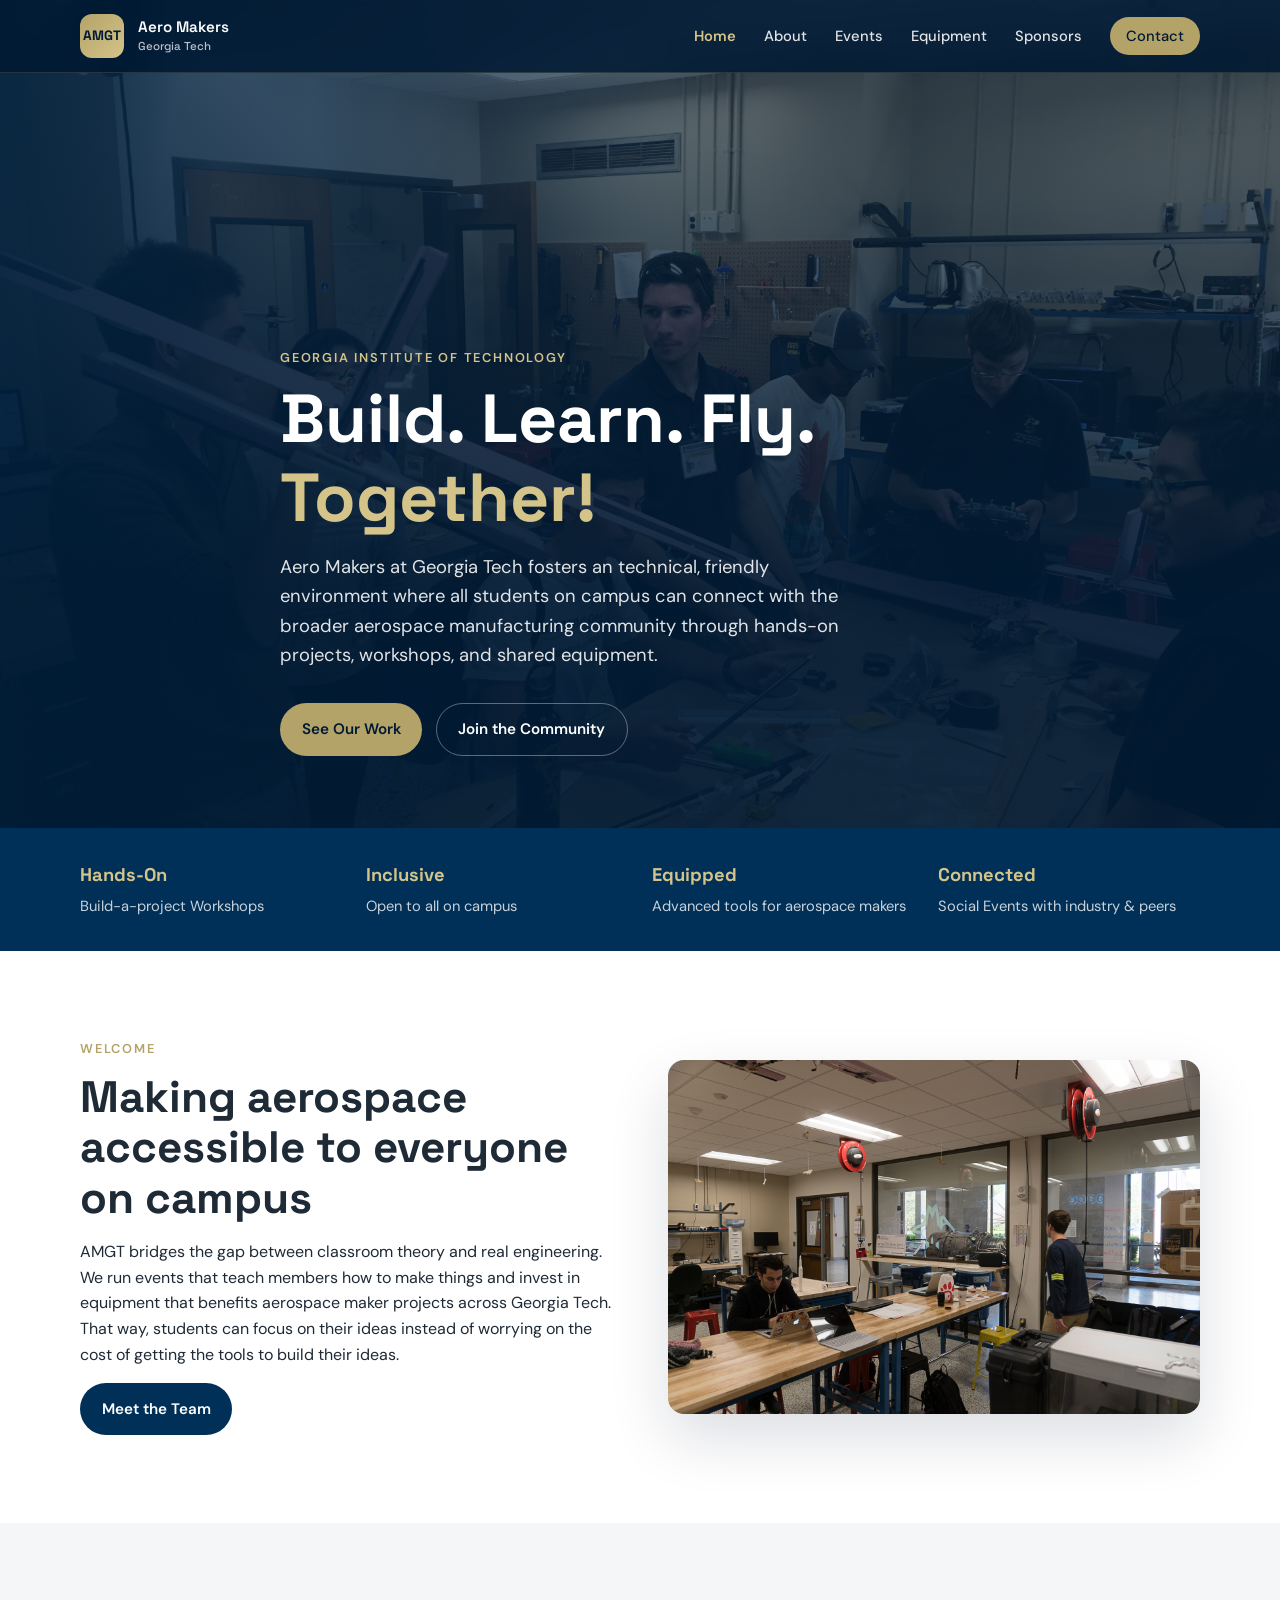
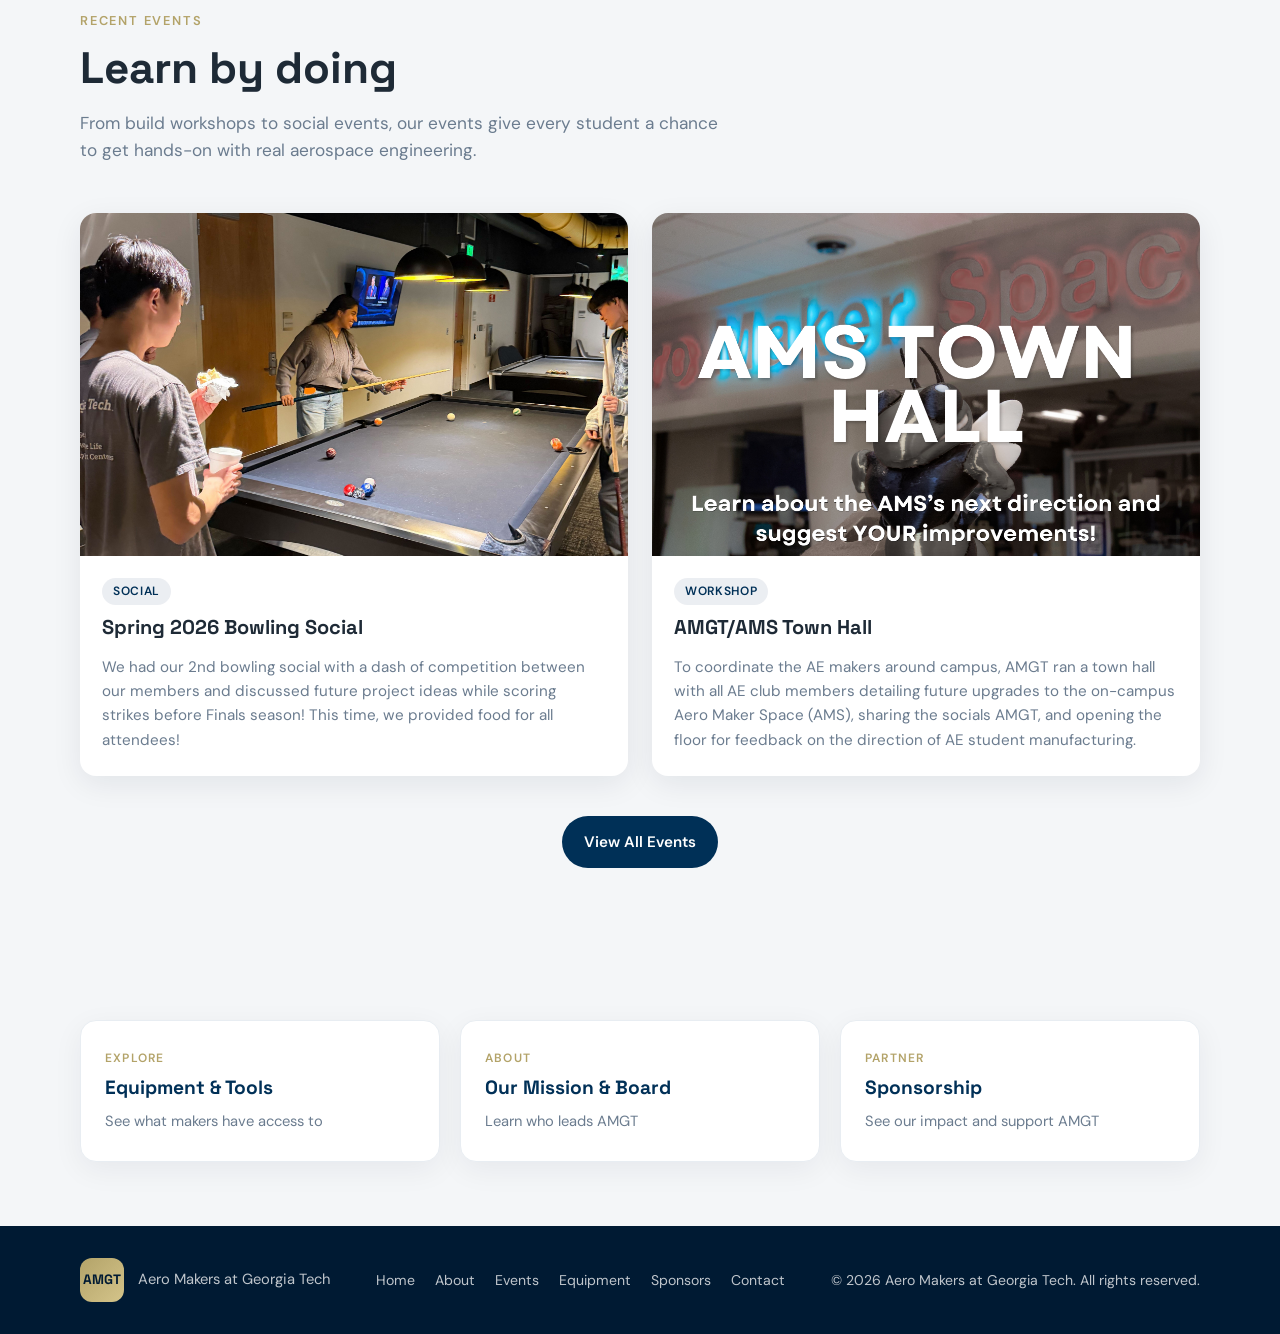
==== index.html @ c587c983 "Update website content" ====
<!DOCTYPE html>
<html lang="en">
<head>
  <meta charset="UTF-8">
  <meta name="viewport" content="width=device-width, initial-scale=1.0">
  <meta name="description" content="Aero Makers at Georgia Tech — hands-on aerospace engineering, maker events, and equipment for the GT community.">
  <title>Home | Aero Makers at Georgia Tech</title>
  <link rel="preconnect" href="https://fonts.googleapis.com">
  <link rel="preconnect" href="https://fonts.gstatic.com" crossorigin>
  <link href="https://fonts.googleapis.com/css2?family=DM+Sans:ital,opsz,wght@0,9..40,400;0,9..40,500;0,9..40,600;0,9..40,700;1,9..40,400&family=Space+Grotesk:wght@500;600;700&display=swap" rel="stylesheet">
  <link rel="stylesheet" href="styles.css">
</head>
<body data-page="home">
  <header class="site-header" id="top">
    <nav class="nav container">
      <a class="logo" href="index.html">
        <span class="logo-mark">AMGT</span>
        <span class="logo-text">Aero Makers<br><small>Georgia Tech</small></span>
      </a>
      <button class="nav-toggle" aria-label="Open menu" aria-expanded="false">
        <span></span><span></span><span></span>
      </button>
      <ul class="nav-links">
        <li><a href="index.html">Home</a></li>
        <li><a href="about.html">About</a></li>
        <li><a href="events.html">Events</a></li>
        <li><a href="equipment.html">Equipment</a></li>
        <li><a href="sponsors.html">Sponsors</a></li>
        <li><a href="contact.html" class="nav-cta">Contact</a></li>
      </ul>
    </nav>
  </header>

  <main>
    <section class="hero">
      <div class="hero-bg">
        <!-- BUILD:HOME_HERO_BG START -->
        <img src="placeholder images/IMG_1547.JPG" alt="AMGT members building an RC aircraft together">
        <!-- BUILD:HOME_HERO_BG END -->
      </div>
      <div class="hero-overlay"></div>
      <div class="hero-content container">
        <!-- BUILD:HOME_HERO START -->
        <p class="eyebrow">Georgia Institute of Technology</p>
        <h1>Build. Learn. Fly.<br><span class="highlight">Together!</span></h1>
        <p class="hero-lead">
          Aero Makers at Georgia Tech fosters an technical, friendly environment where all students on campus can connect with the broader aerospace manufacturing community through hands-on projects, workshops, and shared equipment.
        </p>
        <div class="hero-actions">
          <a href="events.html" class="btn btn-primary">See Our Work</a>
          <a href="contact.html" class="btn btn-secondary">Join the Community</a>
        </div>
        <!-- BUILD:HOME_HERO END -->
      </div>
    </section>

    <section class="stats-bar">
      <div class="container stats-grid">
        <!-- BUILD:HOME_STATS START -->
        <div class="stat">
          <strong>Hands-On</strong>
          <span>Build-a-project Workshops</span>
        </div>
        <div class="stat">
          <strong>Inclusive</strong>
          <span>Open to all on campus</span>
        </div>
        <div class="stat">
          <strong>Equipped</strong>
          <span>Advanced tools for aerospace makers</span>
        </div>
        <div class="stat">
          <strong>Connected</strong>
          <span>Social Events with industry &amp; peers</span>
        </div>
        <!-- BUILD:HOME_STATS END -->
      </div>
    </section>

    <section class="section">
      <div class="container split">
        <div class="split-copy">
        <!-- BUILD:HOME_WELCOME START -->
          <p class="eyebrow">Welcome</p>
          <h2>Making aerospace accessible to everyone on campus</h2>
          <p>
            AMGT bridges the gap between classroom theory and real engineering. We run events that teach members how to make things and invest in equipment that benefits aerospace maker projects across Georgia Tech. That way, students can focus on their ideas instead of worrying on the cost of getting the tools to build their ideas.
          </p>
          <a href="about.html" class="btn btn-dark">Meet the Team</a>
        <!-- BUILD:HOME_WELCOME END -->
        </div>
        <div class="split-media">
          <img src="placeholder images/DSC09881.jpg" alt="The Aero Maker Space with equipment and active projects">
        </div>
      </div>
    </section>

    <section class="section section-alt">
      <div class="container">
        <div class="section-head">
        <!-- BUILD:HOME_EVENTS_HEAD START -->
          <p class="eyebrow">Recent Events</p>
          <h2>Learn by doing</h2>
          <p class="section-lead">
            From build workshops to social events, our events give every student a chance to get hands-on with real aerospace engineering.
          </p>
        <!-- BUILD:HOME_EVENTS_HEAD END -->
        </div>
        <div class="card-grid">
        <!-- BUILD:HOME_EVENTS START -->
          <article class="event-card">
            <img src="images/uploads/a7839e9f_IMG_2372.jpg" alt="Pool">
            <div class="event-card-body">
              <span class="tag">Social</span>
              <h3>Spring 2026 Bowling Social </h3>
              <p>We had our 2nd bowling social with a dash of competition between our members and discussed future project ideas while scoring strikes before Finals season! This time, we provided food for all attendees!</p>
            </div>
          </article>
          <article class="event-card">
            <img src="images/uploads/54978aae_IMG_7991.png" alt="Town Hall Flyer">
            <div class="event-card-body">
              <span class="tag">Workshop</span>
              <h3>AMGT/AMS Town Hall</h3>
              <p>To coordinate the AE makers around campus, AMGT ran a town hall with all AE club members detailing future upgrades to the on-campus Aero Maker Space (AMS), sharing the socials AMGT, and opening the floor for feedback on the direction of AE student manufacturing.</p>
            </div>
          </article>
        <!-- BUILD:HOME_EVENTS END -->
        </div>
        <p class="section-cta">
        <!-- BUILD:HOME_EVENTS_CTA START -->
          <a href="events.html" class="btn btn-dark">View All Events</a>
        <!-- BUILD:HOME_EVENTS_CTA END -->
        </p>
      </div>
    </section>

    <section class="section section-cta-band">
      <div class="container cta-band-grid">
        <!-- BUILD:HOME_BANDS START -->
        <a href="equipment.html" class="cta-band-card">
          <span class="cta-band-label">Explore</span>
          <strong>Equipment &amp; Tools</strong>
          <span>See what makers have access to</span>
        </a>
        <a href="about.html" class="cta-band-card">
          <span class="cta-band-label">About</span>
          <strong>Our Mission &amp; Board</strong>
          <span>Learn who leads AMGT</span>
        </a>
        <a href="sponsors.html" class="cta-band-card">
          <span class="cta-band-label">Partner</span>
          <strong>Sponsorship</strong>
          <span>See our impact and support AMGT</span>
        </a>
        <!-- BUILD:HOME_BANDS END -->
      </div>
    </section>
  </main>

  <footer class="site-footer">
    <div class="container footer-inner">
      <div class="footer-brand">
        <span class="logo-mark">AMGT</span>
        <p>Aero Makers at Georgia Tech</p>
      </div>
      <nav class="footer-nav">
        <a href="index.html">Home</a>
        <a href="about.html">About</a>
        <a href="events.html">Events</a>
        <a href="equipment.html">Equipment</a>
        <a href="sponsors.html">Sponsors</a>
        <a href="contact.html">Contact</a>
      </nav>
      <p class="footer-copy">&copy; 2026 Aero Makers at Georgia Tech. All rights reserved.</p>
    </div>
  </footer>

  <script src="script.js"></script>
</body>
</html>
---- styles.css ----
:root {
  --navy: #003057;
  --navy-dark: #001a33;
  --gold: #b3a369;
  --gold-light: #d4c48a;
  --white: #ffffff;
  --off-white: #f4f6f8;
  --gray-100: #e8edf2;
  --gray-500: #6b7c8f;
  --gray-800: #1e2a36;
  --shadow: 0 24px 60px rgba(0, 24, 51, 0.14);
  --radius: 16px;
  --radius-sm: 10px;
  --font-display: "Space Grotesk", system-ui, sans-serif;
  --font-body: "DM Sans", system-ui, sans-serif;
}

*,
*::before,
*::after {
  box-sizing: border-box;
}

html {
  scroll-behavior: smooth;
}

body {
  margin: 0;
  font-family: var(--font-body);
  color: var(--gray-800);
  background: var(--white);
  line-height: 1.6;
}

body:not([data-page="home"]) main {
  padding-top: 4.5rem;
}

img {
  display: block;
  max-width: 100%;
  height: auto;
}

a {
  color: inherit;
  text-decoration: none;
}

.container {
  width: min(1120px, calc(100% - 2.5rem));
  margin-inline: auto;
}

.eyebrow {
  margin: 0 0 0.75rem;
  font-size: 0.8rem;
  font-weight: 600;
  letter-spacing: 0.14em;
  text-transform: uppercase;
  color: var(--gold);
}

h1, h2, h3, h4 {
  font-family: var(--font-display);
  line-height: 1.15;
  margin: 0 0 1rem;
}

h1 {
  font-size: clamp(2.5rem, 6vw, 4.25rem);
  font-weight: 700;
}

h2 {
  font-size: clamp(1.85rem, 4vw, 2.75rem);
}

h3 {
  font-size: 1.25rem;
}

p {
  margin: 0 0 1rem;
}

.section {
  padding: 5.5rem 0;
}

.section-alt {
  background: var(--off-white);
}

.section-head {
  max-width: 640px;
  margin-bottom: 3rem;
}

.section-head.center {
  margin-inline: auto;
  text-align: center;
}

.section-lead {
  font-size: 1.08rem;
  color: var(--gray-500);
}

/* Header */
.site-header {
  position: fixed;
  inset: 0 0 auto;
  z-index: 100;
  background: rgba(0, 26, 51, 0.88);
  backdrop-filter: blur(12px);
  border-bottom: 1px solid rgba(179, 163, 105, 0.2);
}

.nav {
  display: flex;
  align-items: center;
  justify-content: space-between;
  min-height: 4.5rem;
  gap: 1rem;
}

.logo {
  display: flex;
  align-items: center;
  gap: 0.85rem;
}

.logo-mark {
  display: grid;
  place-items: center;
  width: 2.75rem;
  height: 2.75rem;
  border-radius: 12px;
  background: linear-gradient(135deg, var(--gold), var(--gold-light));
  color: var(--navy-dark);
  font-family: var(--font-display);
  font-weight: 700;
  font-size: 0.85rem;
}

.logo-text {
  font-family: var(--font-display);
  font-weight: 600;
  font-size: 0.95rem;
  line-height: 1.2;
  color: var(--white);
}

.logo-text small {
  font-size: 0.72rem;
  font-weight: 500;
  color: rgba(255, 255, 255, 0.72);
}

.nav-links {
  display: flex;
  align-items: center;
  gap: 1.75rem;
  list-style: none;
  margin: 0;
  padding: 0;
}

.nav-links a {
  color: rgba(255, 255, 255, 0.88);
  font-size: 0.92rem;
  font-weight: 500;
  transition: color 0.2s;
}

.nav-links a:hover,
.nav-links a.active {
  color: var(--gold-light);
}

.nav-links a.active {
  font-weight: 600;
}

.nav-cta {
  padding: 0.55rem 1rem;
  border-radius: 999px;
  background: var(--gold);
  color: var(--navy-dark) !important;
}

.nav-cta:hover {
  background: var(--gold-light);
  color: var(--navy-dark) !important;
}

.nav-toggle {
  display: none;
  flex-direction: column;
  gap: 5px;
  padding: 0.5rem;
  border: 0;
  background: transparent;
  cursor: pointer;
}

.nav-toggle span {
  display: block;
  width: 22px;
  height: 2px;
  background: var(--white);
  border-radius: 2px;
}

/* Hero */
.hero {
  position: relative;
  min-height: 92vh;
  display: grid;
  align-items: end;
  padding: 7rem 0 4.5rem;
  overflow: hidden;
}

.hero-bg {
  position: absolute;
  inset: 0;
}

.hero-bg img {
  width: 100%;
  height: 100%;
  object-fit: cover;
}

.hero-overlay {
  position: absolute;
  inset: 0;
  background:
    linear-gradient(180deg, rgba(0, 26, 51, 0.55) 0%, rgba(0, 26, 51, 0.92) 72%),
    linear-gradient(90deg, rgba(0, 48, 87, 0.75) 0%, transparent 60%);
}

.hero-content {
  position: relative;
  z-index: 1;
  max-width: 720px;
  color: var(--white);
}

.hero-content .eyebrow {
  color: var(--gold-light);
}

.highlight {
  color: var(--gold-light);
}

.hero-lead {
  font-size: 1.15rem;
  max-width: 580px;
  color: rgba(255, 255, 255, 0.88);
}

.hero-actions {
  display: flex;
  flex-wrap: wrap;
  gap: 0.85rem;
  margin-top: 2rem;
}

.btn {
  display: inline-flex;
  align-items: center;
  justify-content: center;
  padding: 0.85rem 1.35rem;
  border-radius: 999px;
  font-weight: 600;
  font-size: 0.95rem;
  transition: transform 0.2s, background 0.2s, color 0.2s;
}

.btn:hover {
  transform: translateY(-2px);
}

.btn-primary {
  background: var(--gold);
  color: var(--navy-dark);
}

.btn-primary:hover {
  background: var(--gold-light);
}

.btn-secondary {
  border: 1px solid rgba(255, 255, 255, 0.35);
  color: var(--white);
}

.btn-secondary:hover {
  background: rgba(255, 255, 255, 0.08);
}

.btn-dark {
  background: var(--navy);
  color: var(--white);
}

.btn-dark:hover {
  background: var(--navy-dark);
}

/* Page hero (inner pages) */
.page-hero {
  position: relative;
  isolation: isolate;
  overflow: hidden;
  background: linear-gradient(180deg, var(--navy-dark), var(--navy));
  color: var(--white);
  padding: 6.5rem 0 4rem;
}

.page-hero-bg {
  position: absolute;
  inset: 0;
}

.page-hero-bg img {
  width: 100%;
  height: 100%;
  object-fit: cover;
}

.page-hero-overlay {
  position: absolute;
  inset: 0;
  background: linear-gradient(180deg, rgba(0, 26, 51, 0.55) 0%, rgba(0, 26, 51, 0.9) 80%);
}

.page-hero .container {
  position: relative;
  z-index: 1;
}

.page-hero .eyebrow {
  color: var(--gold-light);
}

.page-hero h1 {
  max-width: 720px;
  margin-bottom: 1rem;
}

.page-hero-lead {
  max-width: 640px;
  font-size: 1.1rem;
  color: rgba(255, 255, 255, 0.82);
  margin: 0;
}

.section-cta {
  text-align: center;
  margin: 2.5rem 0 0;
}

.section-cta .btn {
  margin: 0;
}

/* CTA band on home */
.section-cta-band {
  background: var(--off-white);
  padding: 4rem 0;
}

.cta-band-grid {
  display: grid;
  grid-template-columns: repeat(3, 1fr);
  gap: 1.25rem;
}

.cta-band-card {
  display: grid;
  gap: 0.35rem;
  padding: 1.75rem 1.5rem;
  border-radius: var(--radius);
  background: var(--white);
  border: 1px solid var(--gray-100);
  box-shadow: 0 8px 30px rgba(0, 24, 51, 0.06);
  transition: transform 0.2s, border-color 0.2s, box-shadow 0.2s;
}

.cta-band-card:hover {
  transform: translateY(-3px);
  border-color: var(--gold);
  box-shadow: var(--shadow);
}

.cta-band-label {
  font-size: 0.75rem;
  font-weight: 600;
  letter-spacing: 0.1em;
  text-transform: uppercase;
  color: var(--gold);
}

.cta-band-card strong {
  font-family: var(--font-display);
  font-size: 1.2rem;
  color: var(--navy);
}

.cta-band-card span:last-child {
  font-size: 0.92rem;
  color: var(--gray-500);
}

/* Team board */
.team-grid {
  display: grid;
  grid-template-columns: repeat(4, 1fr);
  gap: 1.5rem;
}

.team-card {
  background: var(--white);
  border-radius: var(--radius);
  overflow: hidden;
  box-shadow: 0 8px 30px rgba(0, 24, 51, 0.08);
  text-align: center;
}

.team-photo {
  aspect-ratio: 1;
  overflow: hidden;
}

.team-photo img {
  width: 100%;
  height: 100%;
  object-fit: cover;
}

.team-card h3 {
  margin: 1.15rem 1rem 0.25rem;
  font-size: 0.85rem;
  font-weight: 600;
  letter-spacing: 0.08em;
  text-transform: uppercase;
  color: var(--gold);
}

.team-name {
  margin: 0 1rem 0.25rem;
  font-family: var(--font-display);
  font-size: 1.15rem;
  font-weight: 600;
  color: var(--navy);
}

.team-role {
  margin: 0 1rem 1.35rem;
  font-size: 0.9rem;
  color: var(--gray-500);
}

/* Stats */
.stats-bar {
  background: var(--navy);
  color: var(--white);
  padding: 2rem 0;
}

.stats-grid {
  display: grid;
  grid-template-columns: repeat(4, 1fr);
  gap: 1.5rem;
}

.stat strong {
  display: block;
  font-family: var(--font-display);
  font-size: 1.15rem;
  margin-bottom: 0.25rem;
  color: var(--gold-light);
}

.stat span {
  font-size: 0.92rem;
  color: rgba(255, 255, 255, 0.78);
}

/* Split layouts */
.split {
  display: grid;
  grid-template-columns: 1fr 1fr;
  gap: 3.5rem;
  align-items: center;
}

.split-reverse {
  direction: rtl;
}

.split-reverse > * {
  direction: ltr;
}

.split-media img {
  width: 100%;
  border-radius: var(--radius);
  box-shadow: var(--shadow);
}

.mosaic {
  display: grid;
  grid-template-columns: 1.2fr 0.8fr;
  gap: 1rem;
}

.mosaic-main {
  grid-row: span 2;
  min-height: 100%;
  object-fit: cover;
}

.mosaic-side {
  aspect-ratio: 1;
  object-fit: cover;
}

.check-list {
  list-style: none;
  padding: 0;
  margin: 1.5rem 0 0;
}

.check-list li {
  position: relative;
  padding-left: 1.6rem;
  margin-bottom: 0.65rem;
}

.check-list li::before {
  content: "";
  position: absolute;
  left: 0;
  top: 0.55rem;
  width: 0.55rem;
  height: 0.55rem;
  border-radius: 50%;
  background: var(--gold);
}

/* Events */
.card-grid {
  display: grid;
  grid-template-columns: repeat(2, 1fr);
  gap: 1.5rem;
}

.event-card {
  background: var(--white);
  border-radius: var(--radius);
  overflow: hidden;
  box-shadow: 0 8px 30px rgba(0, 24, 51, 0.08);
  transition: transform 0.25s, box-shadow 0.25s;
}

.event-card:hover {
  transform: translateY(-4px);
  box-shadow: var(--shadow);
}

.event-card img {
  width: 100%;
  aspect-ratio: 16 / 10;
  object-fit: cover;
}

.event-card-body {
  padding: 1.35rem 1.4rem 1.5rem;
}

.tag {
  display: inline-block;
  margin-bottom: 0.65rem;
  padding: 0.25rem 0.65rem;
  border-radius: 999px;
  background: rgba(0, 48, 87, 0.08);
  color: var(--navy);
  font-size: 0.75rem;
  font-weight: 600;
  text-transform: uppercase;
  letter-spacing: 0.06em;
}

.event-card p {
  margin: 0;
  color: var(--gray-500);
  font-size: 0.95rem;
}

.equipment-intro {
  max-width: 40rem;
  margin-bottom: 2.5rem;
}

.equipment-cycle {
  position: relative;
}

.equipment-slide {
  display: none;
  grid-template-columns: 1.15fr 0.85fr;
  gap: 2.75rem;
  align-items: center;
}

.equipment-slide.is-active {
  display: grid;
}

.equipment-slide-media img,
.equipment-slide-placeholder {
  width: 100%;
  aspect-ratio: 4 / 3;
  object-fit: cover;
  border-radius: var(--radius);
  box-shadow: var(--shadow);
}

.equipment-slide-placeholder {
  background: var(--gray-100);
}

.equipment-slide-copy .feature-icon {
  margin-bottom: 1rem;
}

.equipment-slide-copy h3 {
  margin-bottom: 0.75rem;
}

.equipment-slide-copy p {
  margin: 0;
  color: var(--gray-500);
}

.equipment-dots {
  display: flex;
  justify-content: center;
  flex-wrap: wrap;
  gap: 0.55rem;
  margin-top: 1.75rem;
}

.equipment-dot {
  width: 0.7rem;
  height: 0.7rem;
  padding: 0;
  border: 0;
  border-radius: 999px;
  background: var(--gray-100);
  cursor: pointer;
}

.equipment-dot.is-active {
  background: var(--navy);
}

/* Features */
.feature-list {
  display: grid;
  gap: 1.25rem;
  margin-top: 1.5rem;
}

.feature {
  display: flex;
  gap: 1rem;
  align-items: flex-start;
}

.feature-icon {
  flex-shrink: 0;
  width: 2.5rem;
  height: 2.5rem;
  display: grid;
  place-items: center;
  border-radius: var(--radius-sm);
  background: var(--navy);
  color: var(--gold-light);
  font-family: var(--font-display);
  font-weight: 700;
  font-size: 0.85rem;
}

.feature h4 {
  margin-bottom: 0.35rem;
  font-size: 1.05rem;
}

.feature p {
  margin: 0;
  color: var(--gray-500);
  font-size: 0.95rem;
}

/* Gallery */
.section-gallery {
  background: var(--off-white);
}

.gallery-grid {
  display: grid;
  grid-template-columns: repeat(3, 1fr);
  gap: 1.25rem;
}

.gallery-grid img {
  width: 100%;
  aspect-ratio: 4 / 3;
  object-fit: cover;
  border-radius: var(--radius);
  box-shadow: 0 8px 30px rgba(0, 24, 51, 0.1);
}

/* Impact stats (sponsors page) */
.impact-band {
  position: relative;
  z-index: 1;
  background: var(--navy-dark);
  padding: 2.75rem 0 3.5rem;
}

.impact-grid {
  display: grid;
  grid-template-columns: repeat(4, 1fr);
  gap: 1.25rem;
}

.impact-stat {
  padding: 1.85rem 1.25rem 1.6rem;
  border-radius: var(--radius);
  background: var(--white);
  box-shadow: var(--shadow);
  text-align: center;
}

.impact-value {
  display: block;
  font-family: var(--font-display);
  font-size: clamp(2.4rem, 5vw, 3.6rem);
  font-weight: 700;
  line-height: 1;
  color: var(--navy);
}

.impact-label {
  display: block;
  margin-top: 0.7rem;
  font-weight: 700;
  font-size: 0.95rem;
  letter-spacing: 0.04em;
  text-transform: uppercase;
  color: var(--gold);
}

.impact-detail {
  margin: 0.55rem 0 0;
  font-size: 0.9rem;
  color: var(--gray-500);
}

/* Sponsors */
.section-sponsors {
  background: linear-gradient(180deg, var(--navy-dark), var(--navy));
  color: var(--white);
}

.section-sponsors .eyebrow {
  color: var(--gold-light);
}

.section-sponsors .section-lead {
  color: rgba(255, 255, 255, 0.78);
}

.sponsor-grid {
  display: grid;
  grid-template-columns: repeat(4, 1fr);
  gap: 1.25rem;
  margin-bottom: 2rem;
}

.sponsor-slot {
  display: grid;
  place-items: center;
  min-height: 120px;
  padding: 1.25rem;
  border-radius: var(--radius-sm);
  background: rgba(255, 255, 255, 0.06);
  border: 1px solid rgba(255, 255, 255, 0.1);
}

.sponsor-slot a {
  display: grid;
  place-items: center;
  width: 100%;
}

.sponsor-slot img {
  max-height: 64px;
  width: auto;
  opacity: 0.92;
}

.sponsor-note {
  text-align: center;
  margin: 0;
  color: rgba(255, 255, 255, 0.75);
}

.sponsor-note a {
  color: var(--gold-light);
  font-weight: 600;
  text-decoration: underline;
  text-underline-offset: 3px;
}

/* Contact */
.section-contact {
  background: var(--off-white);
}

.contact-grid {
  display: grid;
  grid-template-columns: 1fr 1fr;
  gap: 3rem;
  align-items: center;
}

.contact-links {
  display: grid;
  gap: 1rem;
  margin-top: 1.75rem;
}

.contact-card {
  display: grid;
  gap: 0.25rem;
  padding: 1.15rem 1.25rem;
  border-radius: var(--radius-sm);
  background: var(--white);
  border: 1px solid var(--gray-100);
  box-shadow: 0 8px 24px rgba(0, 24, 51, 0.06);
  transition: transform 0.2s, border-color 0.2s;
}

.contact-card:hover {
  transform: translateY(-2px);
  border-color: var(--gold);
}

.contact-label {
  font-size: 0.78rem;
  font-weight: 600;
  letter-spacing: 0.08em;
  text-transform: uppercase;
  color: var(--gray-500);
}

.contact-value {
  font-family: var(--font-display);
  font-size: 1.1rem;
  font-weight: 600;
  color: var(--navy);
}

.contact-visual img {
  border-radius: var(--radius);
  box-shadow: var(--shadow);
}

/* Footer */
.site-footer {
  background: var(--navy-dark);
  color: rgba(255, 255, 255, 0.75);
  padding: 2rem 0;
}

.footer-inner {
  display: flex;
  flex-wrap: wrap;
  align-items: center;
  justify-content: space-between;
  gap: 1rem;
}

.footer-brand {
  display: flex;
  align-items: center;
  gap: 0.85rem;
}

.footer-brand p {
  margin: 0;
  font-size: 0.92rem;
}

.footer-copy {
  margin: 0;
  font-size: 0.88rem;
}

.footer-nav {
  display: flex;
  flex-wrap: wrap;
  gap: 1.25rem;
}

.footer-nav a {
  font-size: 0.88rem;
  color: rgba(255, 255, 255, 0.75);
  transition: color 0.2s;
}

.footer-nav a:hover {
  color: var(--gold-light);
}

.back-to-top {
  font-size: 0.88rem;
  font-weight: 600;
  color: var(--gold-light);
}

/* Responsive */
@media (max-width: 960px) {
  .stats-grid,
  .sponsor-grid,
  .team-grid,
  .impact-grid {
    grid-template-columns: repeat(2, 1fr);
  }

  .cta-band-grid {
    grid-template-columns: 1fr;
  }

  .split,
  .contact-grid,
  .equipment-slide,
  .equipment-slide.is-active {
    grid-template-columns: 1fr;
  }

  .split-reverse {
    direction: ltr;
  }

  .card-grid {
    grid-template-columns: 1fr;
  }

  .gallery-grid {
    grid-template-columns: 1fr;
  }
}

@media (max-width: 720px) {
  .nav-toggle {
    display: flex;
  }

  .nav-links {
    position: absolute;
    top: 100%;
    left: 0;
    right: 0;
    flex-direction: column;
    align-items: stretch;
    gap: 0;
    padding: 1rem 1.25rem 1.25rem;
    background: var(--navy-dark);
    border-bottom: 1px solid rgba(179, 163, 105, 0.2);
    transform: translateY(-8px);
    opacity: 0;
    pointer-events: none;
    transition: opacity 0.2s, transform 0.2s;
  }

  .nav-links.open {
    transform: translateY(0);
    opacity: 1;
    pointer-events: auto;
  }

  .nav-links li {
    border-top: 1px solid rgba(255, 255, 255, 0.08);
  }

  .nav-links a {
    display: block;
    padding: 0.85rem 0;
  }

  .nav-cta {
    text-align: center;
    margin-top: 0.5rem;
  }

  .stats-grid,
  .impact-grid {
    grid-template-columns: 1fr 1fr;
  }

  .impact-band {
    padding: 2rem 0 2.5rem;
  }

  .mosaic {
    grid-template-columns: 1fr;
  }

  .mosaic-main {
    grid-row: auto;
    aspect-ratio: 16 / 10;
  }

  .hero {
    min-height: 85vh;
  }

  .footer-inner {
    flex-direction: column;
    text-align: center;
  }
}
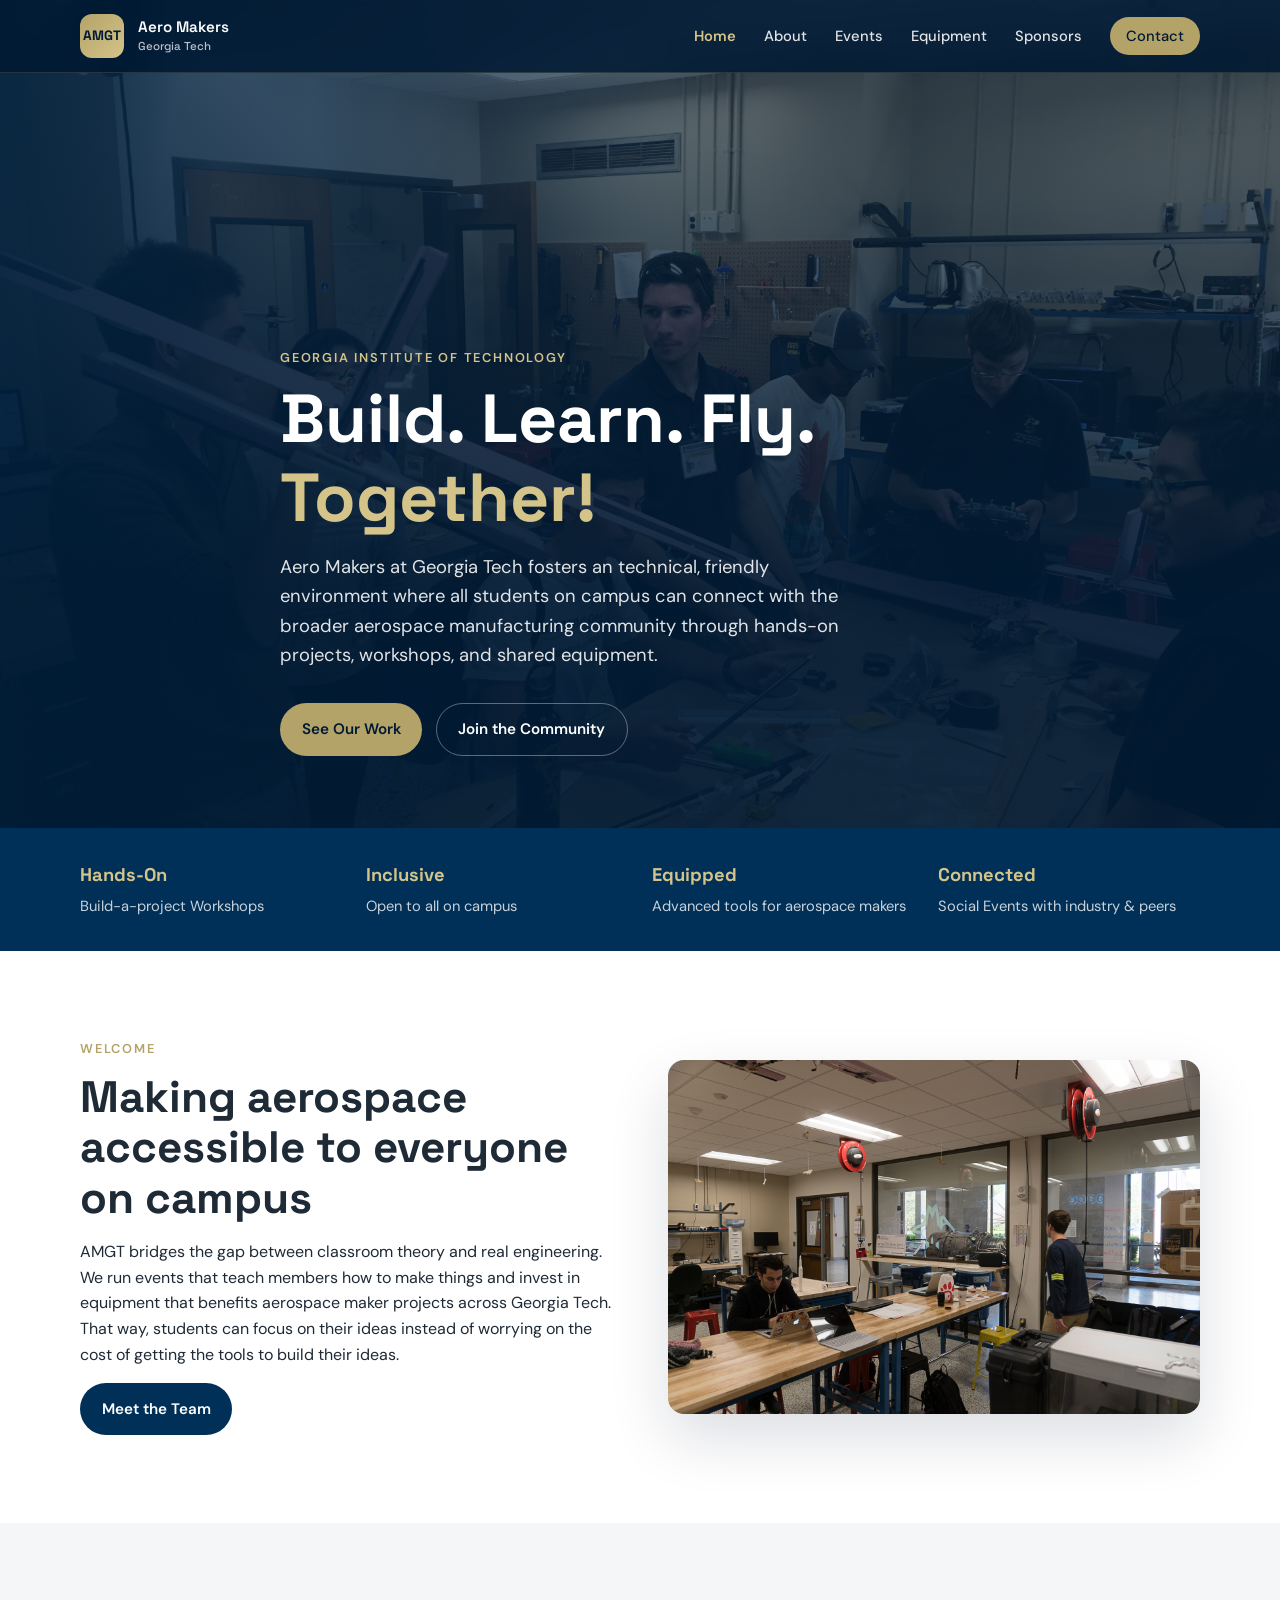
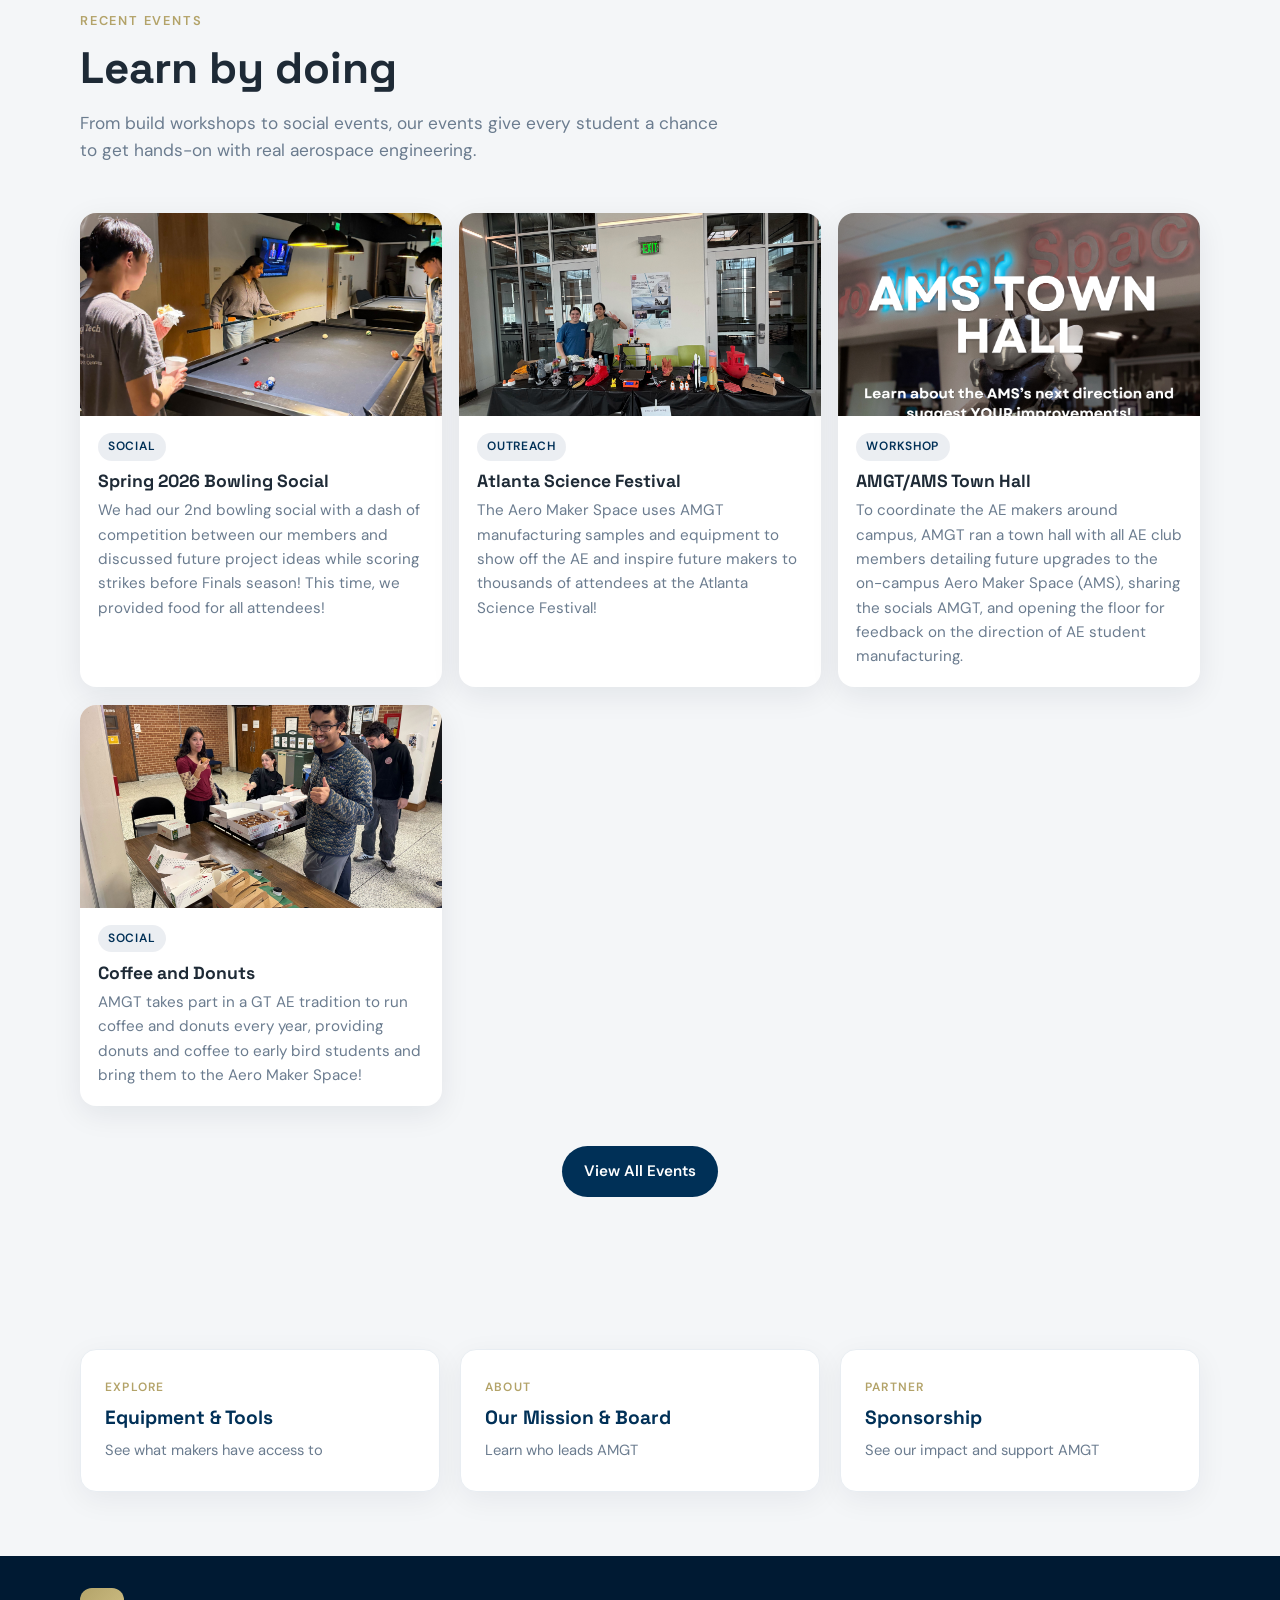
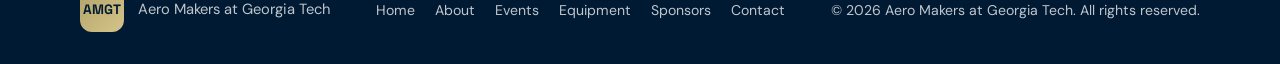
==== commit 2c0c65a6: "Update website content" ====
--- a/index.html
+++ b/index.html
@@ -117,11 +117,27 @@
             </div>
           </article>
           <article class="event-card">
+            <img src="images/uploads/33520a60_IMG_3607.jpg" alt="IMG 3607">
+            <div class="event-card-body">
+              <span class="tag">OUTREACH</span>
+              <h3>Atlanta Science Festival</h3>
+              <p>The Aero Maker Space uses AMGT manufacturing samples and equipment to show off the AE and inspire future makers to thousands of attendees at the Atlanta Science Festival!</p>
+            </div>
+          </article>
+          <article class="event-card">
             <img src="images/uploads/54978aae_IMG_7991.png" alt="Town Hall Flyer">
             <div class="event-card-body">
               <span class="tag">Workshop</span>
               <h3>AMGT/AMS Town Hall</h3>
               <p>To coordinate the AE makers around campus, AMGT ran a town hall with all AE club members detailing future upgrades to the on-campus Aero Maker Space (AMS), sharing the socials AMGT, and opening the floor for feedback on the direction of AE student manufacturing.</p>
+            </div>
+          </article>
+          <article class="event-card">
+            <img src="images/uploads/054fd0db_IMG_2217.jpg" alt="IMG 2217">
+            <div class="event-card-body">
+              <span class="tag">Social</span>
+              <h3>Coffee and Donuts</h3>
+              <p>AMGT takes part in a GT AE tradition to run coffee and donuts every year, providing donuts and coffee to early bird students and bring them to the Aero Maker Space!</p>
             </div>
           </article>
         <!-- BUILD:HOME_EVENTS END -->
--- a/styles.css
+++ b/styles.css
@@ -227,12 +227,18 @@
 .hero-bg {
   position: absolute;
   inset: 0;
-}
-
-.hero-bg img {
   width: 100%;
   height: 100%;
+}
+
+.hero-bg img {
+  position: absolute;
+  inset: 0;
+  width: 100%;
+  height: 100%;
+  max-width: none;
   object-fit: cover;
+  object-position: center;
 }
 
 .hero-overlay {
@@ -323,20 +329,25 @@
   padding: 6.5rem 0 4rem;
 }
 
-.page-hero-bg {
-  position: absolute;
-  inset: 0;
-}
-
-.page-hero-bg img {
-  width: 100%;
-  height: 100%;
-  object-fit: cover;
-}
-
+.page-hero-bg,
 .page-hero-overlay {
   position: absolute;
   inset: 0;
+  width: 100%;
+  height: 100%;
+}
+
+.page-hero-bg img {
+  position: absolute;
+  inset: 0;
+  width: 100%;
+  height: 100%;
+  max-width: none;
+  object-fit: cover;
+  object-position: center;
+}
+
+.page-hero-overlay {
   background: linear-gradient(180deg, rgba(0, 26, 51, 0.55) 0%, rgba(0, 26, 51, 0.9) 80%);
 }
 
@@ -558,8 +569,8 @@
 /* Events */
 .card-grid {
   display: grid;
-  grid-template-columns: repeat(2, 1fr);
-  gap: 1.5rem;
+  grid-template-columns: repeat(3, 1fr);
+  gap: 1.1rem;
 }
 
 .event-card {
@@ -577,12 +588,17 @@
 
 .event-card img {
   width: 100%;
-  aspect-ratio: 16 / 10;
+  aspect-ratio: 16 / 9;
   object-fit: cover;
 }
 
 .event-card-body {
-  padding: 1.35rem 1.4rem 1.5rem;
+  padding: 1rem 1.1rem 1.15rem;
+}
+
+.event-card h3 {
+  font-size: 1.1rem;
+  margin-bottom: 0.45rem;
 }
 
 .tag {
@@ -964,7 +980,7 @@
   }
 
   .card-grid {
-    grid-template-columns: 1fr;
+    grid-template-columns: repeat(2, 1fr);
   }
 
   .gallery-grid {
@@ -1019,6 +1035,10 @@
     grid-template-columns: 1fr 1fr;
   }
 
+  .card-grid {
+    grid-template-columns: 1fr;
+  }
+
   .impact-band {
     padding: 2rem 0 2.5rem;
   }
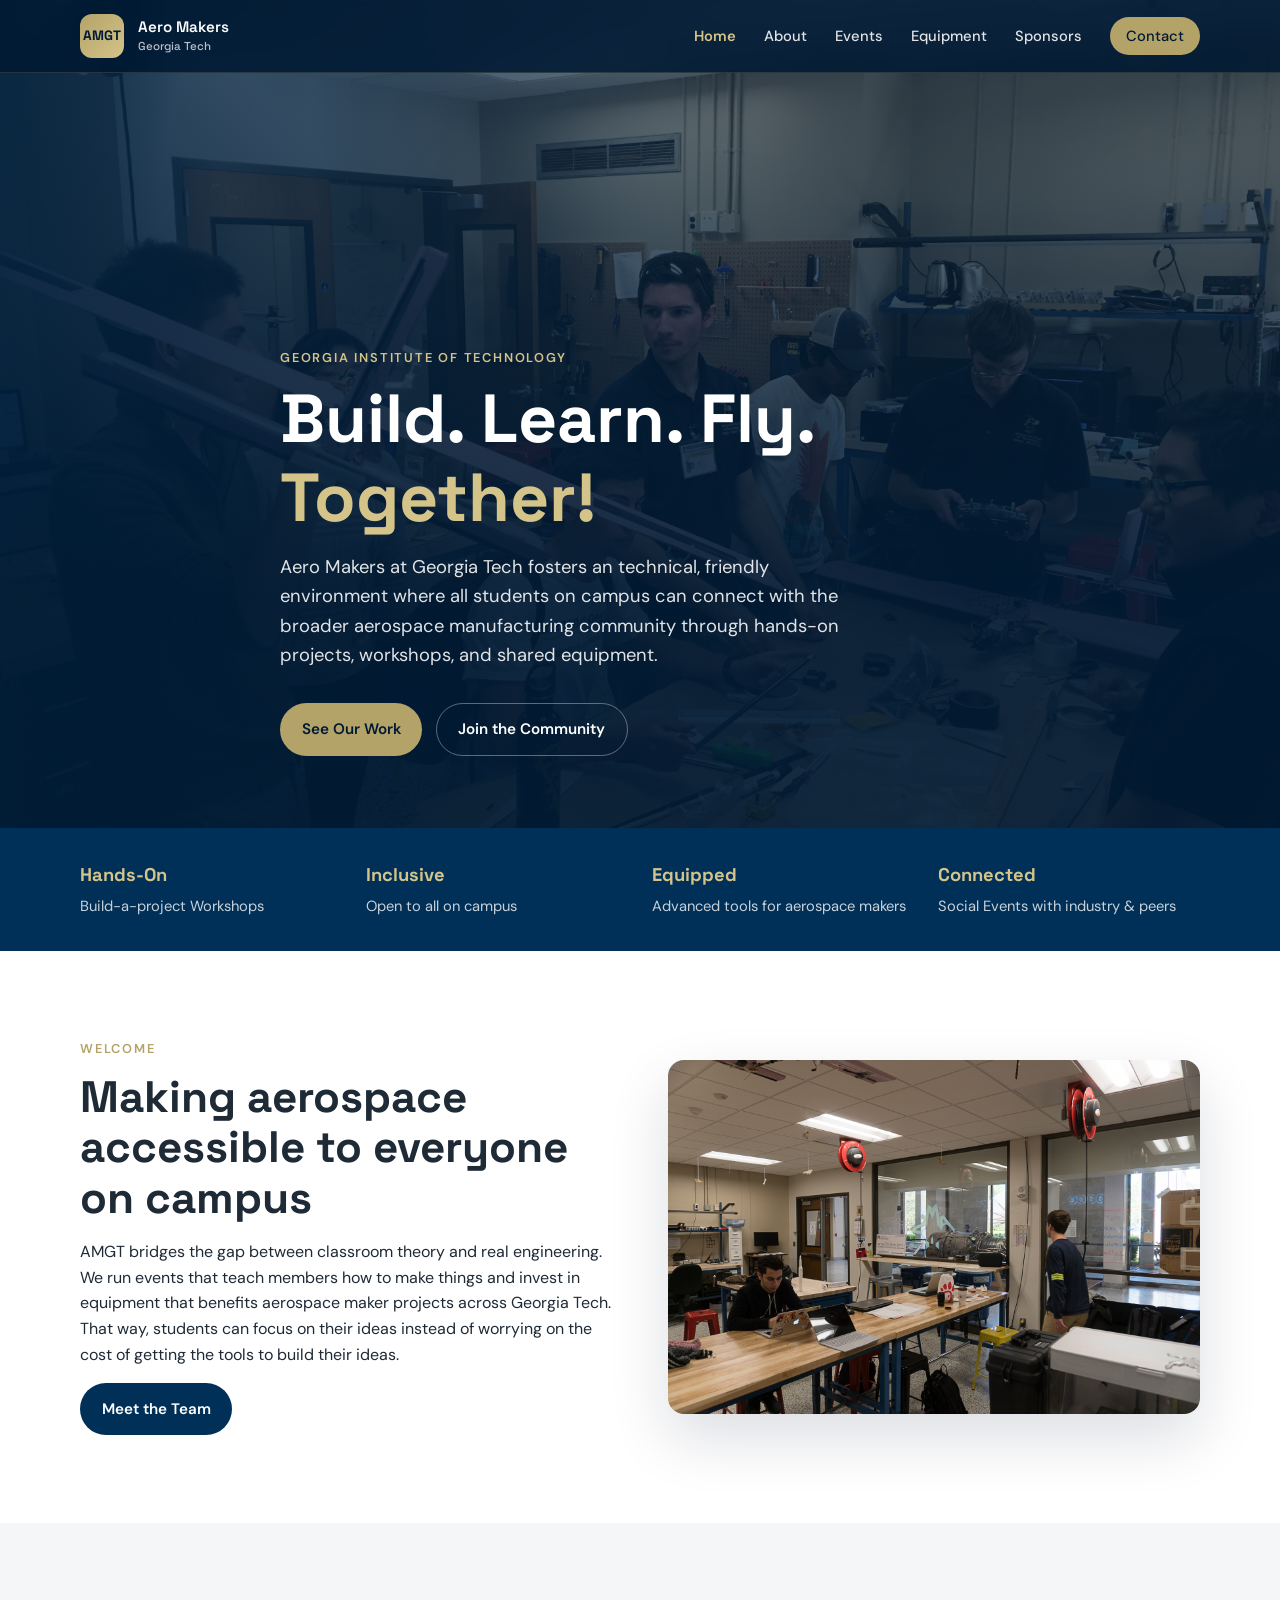
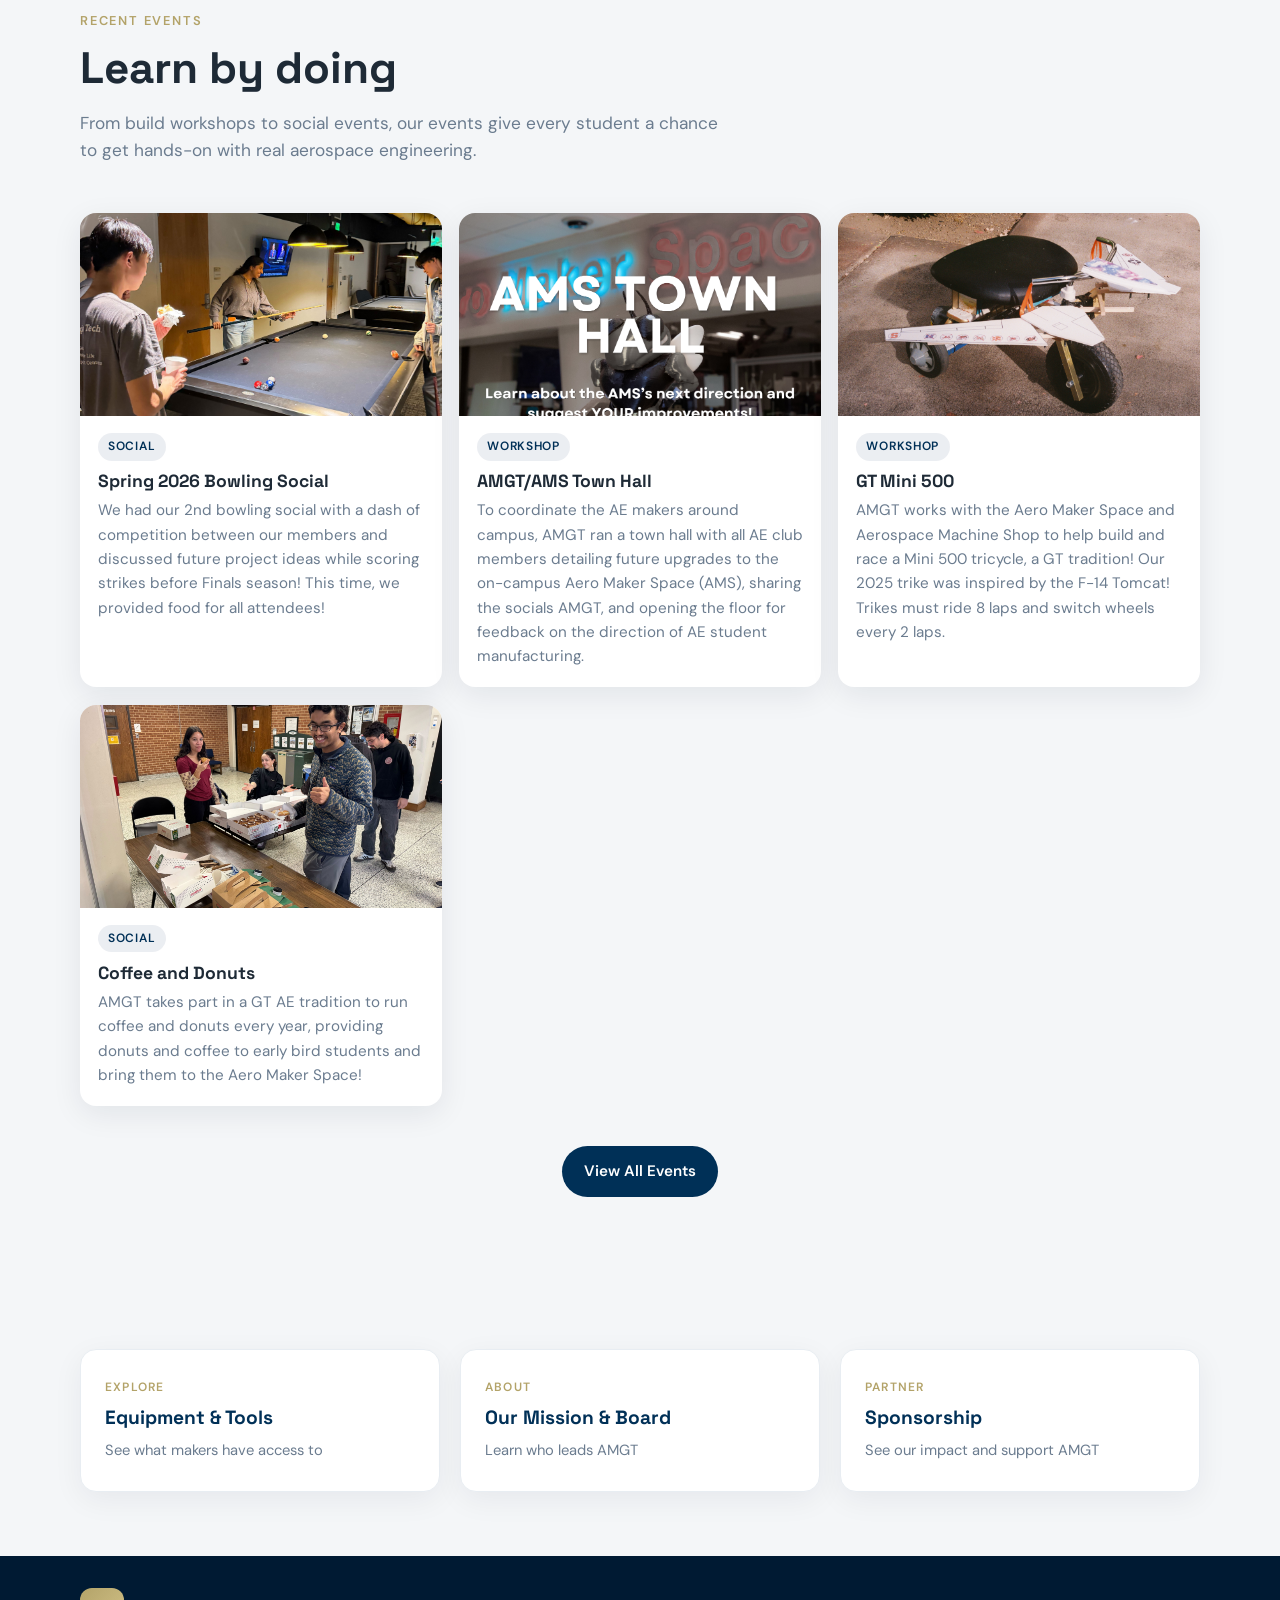
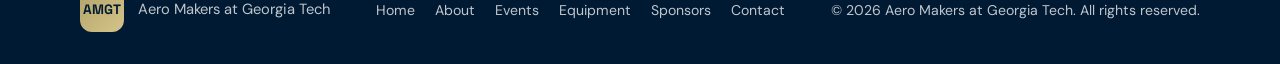
==== commit 073481f3: "Update website content" ====
--- a/index.html
+++ b/index.html
@@ -117,19 +117,19 @@
             </div>
           </article>
           <article class="event-card">
-            <img src="images/uploads/33520a60_IMG_3607.jpg" alt="IMG 3607">
-            <div class="event-card-body">
-              <span class="tag">OUTREACH</span>
-              <h3>Atlanta Science Festival</h3>
-              <p>The Aero Maker Space uses AMGT manufacturing samples and equipment to show off the AE and inspire future makers to thousands of attendees at the Atlanta Science Festival!</p>
-            </div>
-          </article>
-          <article class="event-card">
             <img src="images/uploads/54978aae_IMG_7991.png" alt="Town Hall Flyer">
             <div class="event-card-body">
               <span class="tag">Workshop</span>
               <h3>AMGT/AMS Town Hall</h3>
               <p>To coordinate the AE makers around campus, AMGT ran a town hall with all AE club members detailing future upgrades to the on-campus Aero Maker Space (AMS), sharing the socials AMGT, and opening the floor for feedback on the direction of AE student manufacturing.</p>
+            </div>
+          </article>
+          <article class="event-card">
+            <img src="images/uploads/2bb93ac7_MichaelPen008894-R1-007.jpg" alt="MichaelPen008894-R1-007">
+            <div class="event-card-body">
+              <span class="tag">Workshop</span>
+              <h3>GT Mini 500</h3>
+              <p>AMGT works with the Aero Maker Space and Aerospace Machine Shop to help build and race a Mini 500 tricycle, a GT tradition! Our 2025 trike was inspired by the F-14 Tomcat! Trikes must ride 8 laps and switch wheels every 2 laps.</p>
             </div>
           </article>
           <article class="event-card">
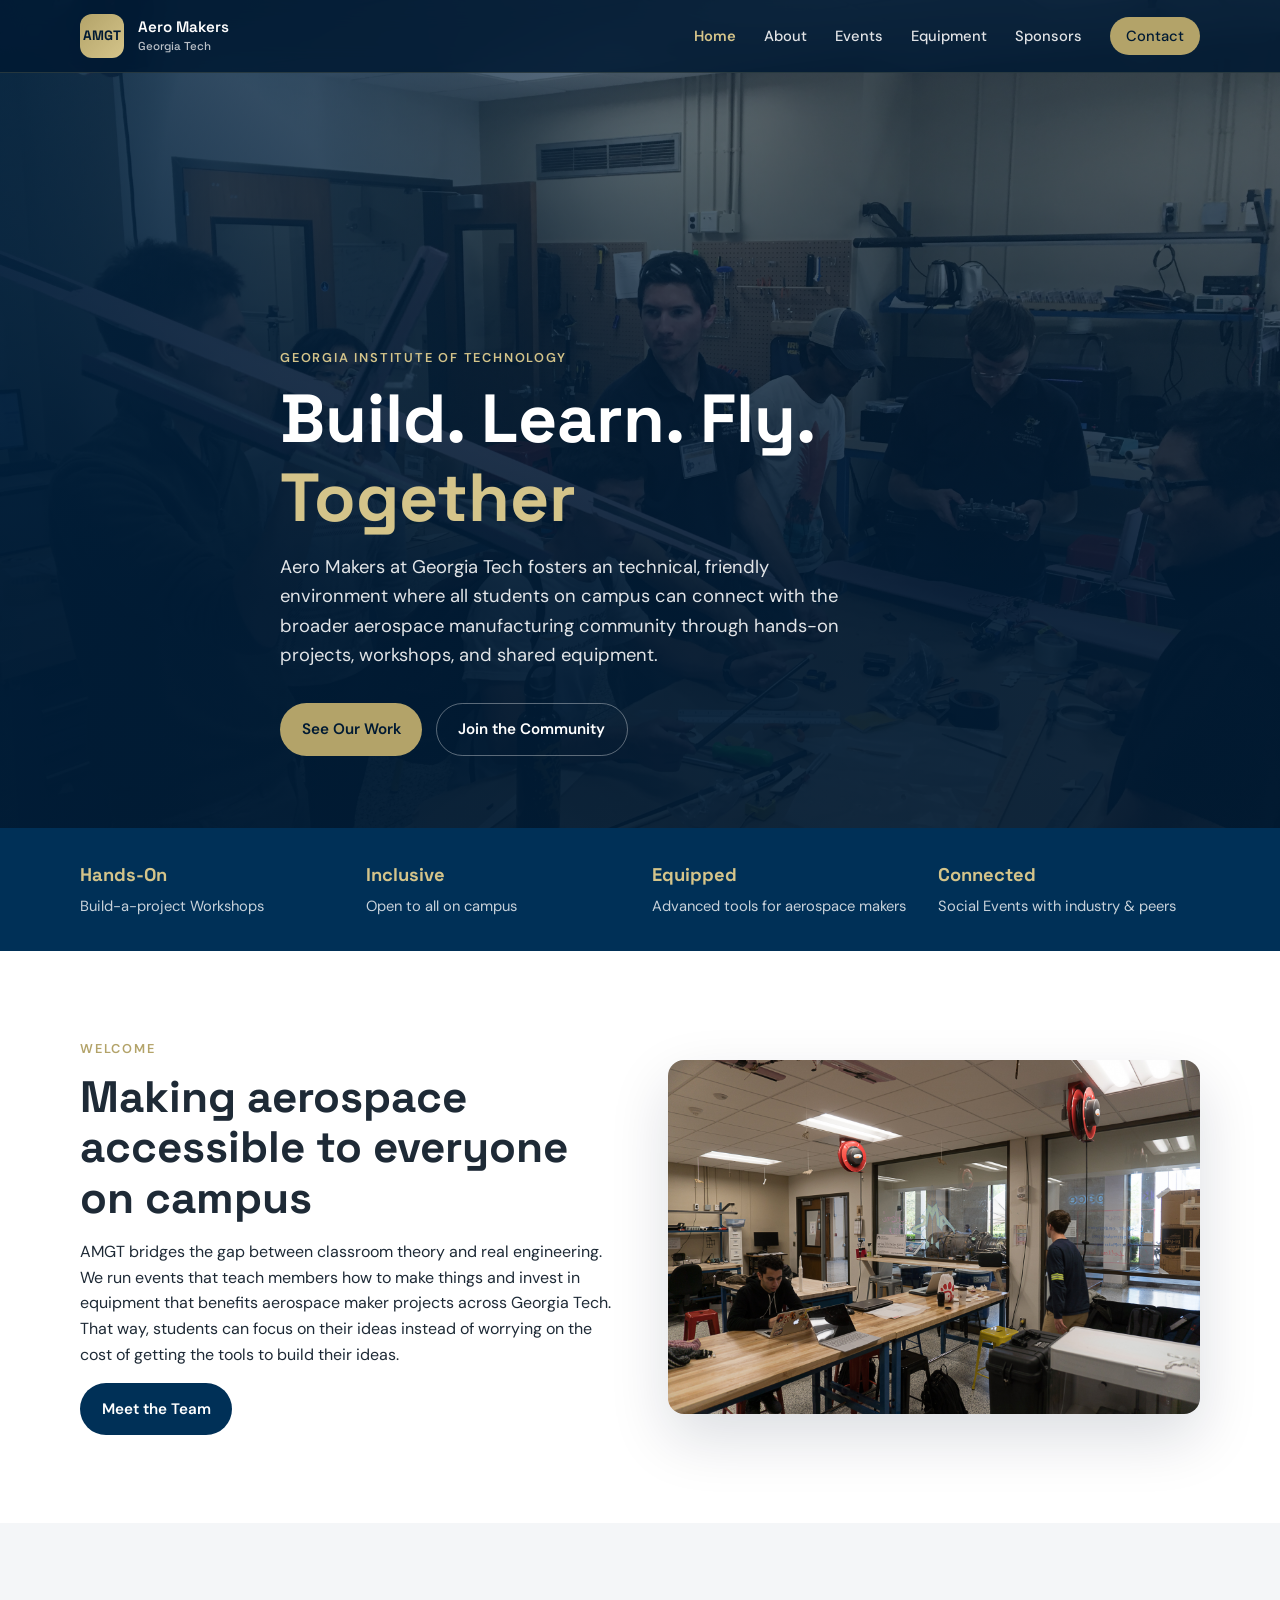
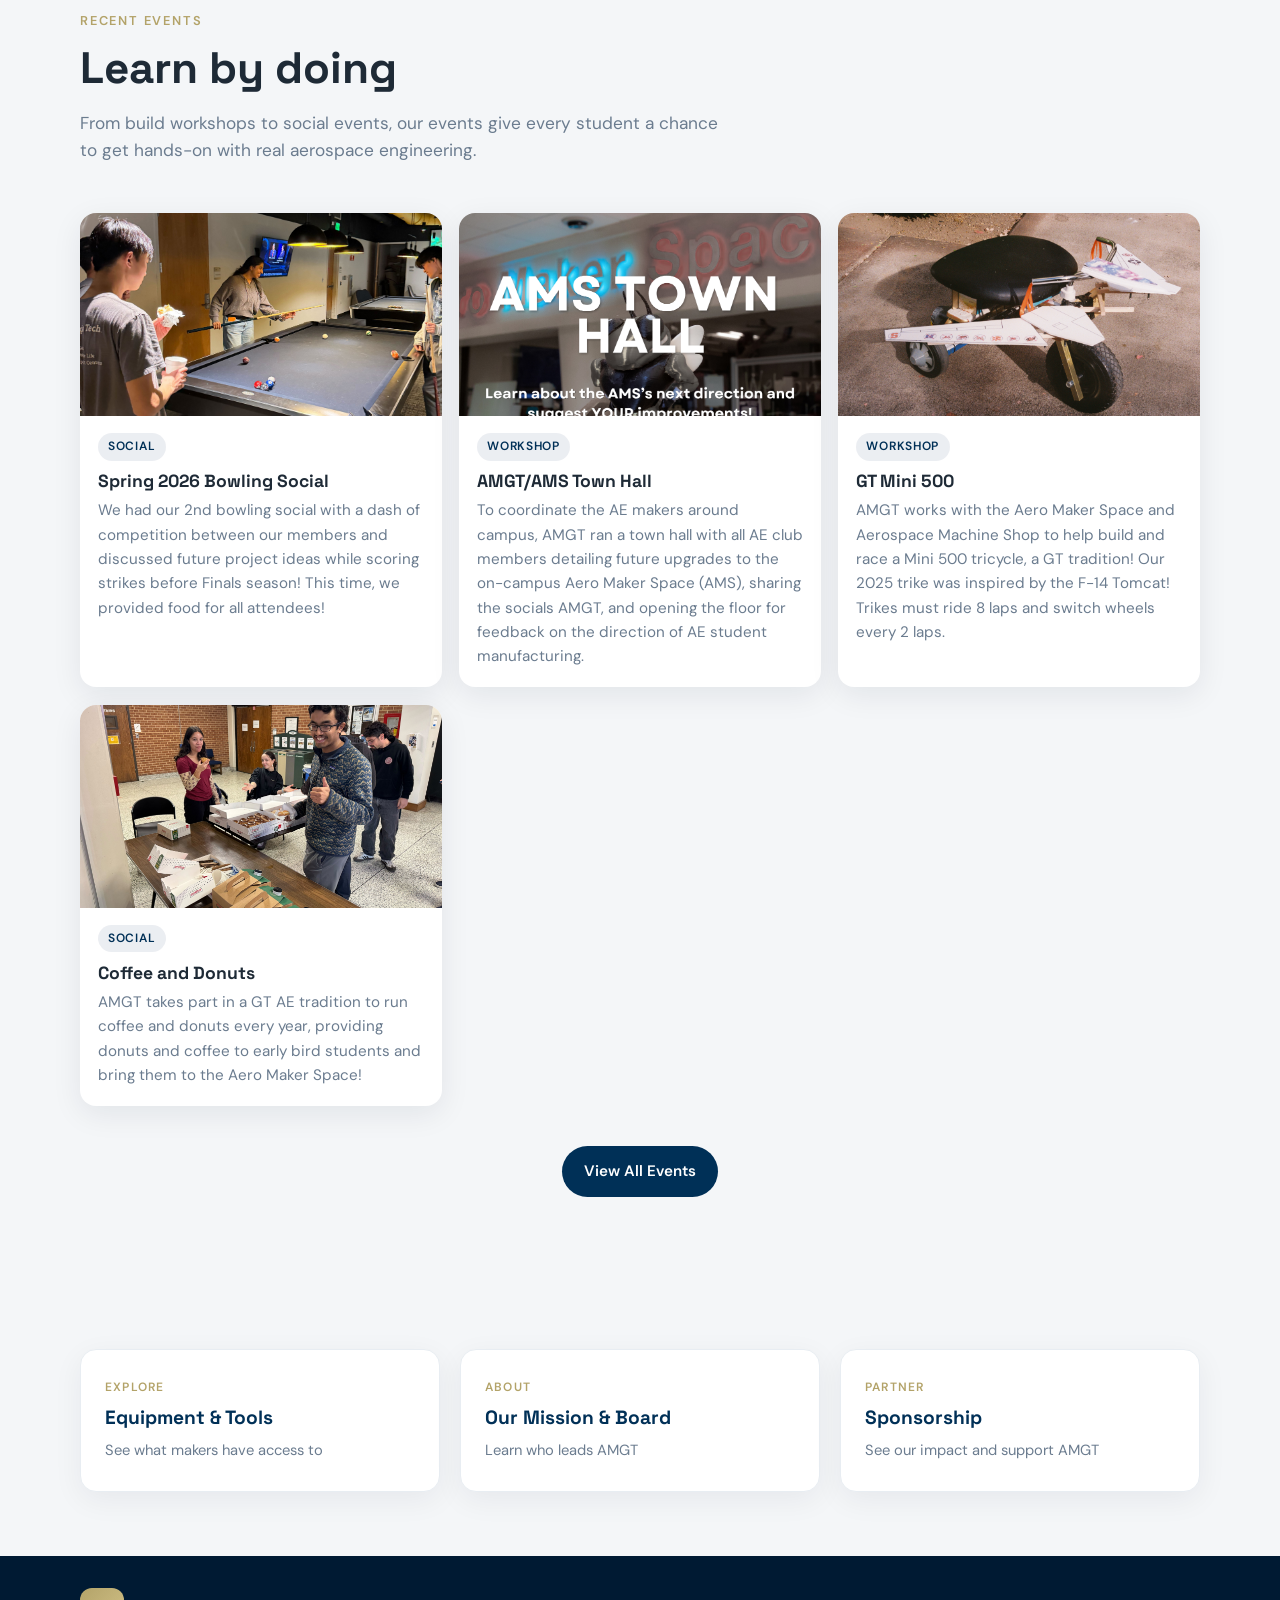
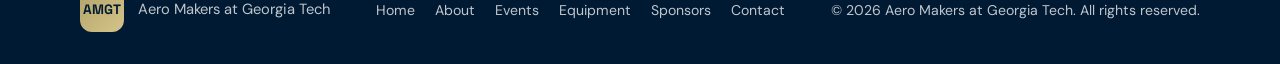
==== commit 4f6e4f1f: "Update website content" ====
--- a/index.html
+++ b/index.html
@@ -42,7 +42,7 @@
       <div class="hero-content container">
         <!-- BUILD:HOME_HERO START -->
         <p class="eyebrow">Georgia Institute of Technology</p>
-        <h1>Build. Learn. Fly.<br><span class="highlight">Together!</span></h1>
+        <h1>Build. Learn. Fly.<br><span class="highlight">Together</span></h1>
         <p class="hero-lead">
           Aero Makers at Georgia Tech fosters an technical, friendly environment where all students on campus can connect with the broader aerospace manufacturing community through hands-on projects, workshops, and shared equipment.
         </p>
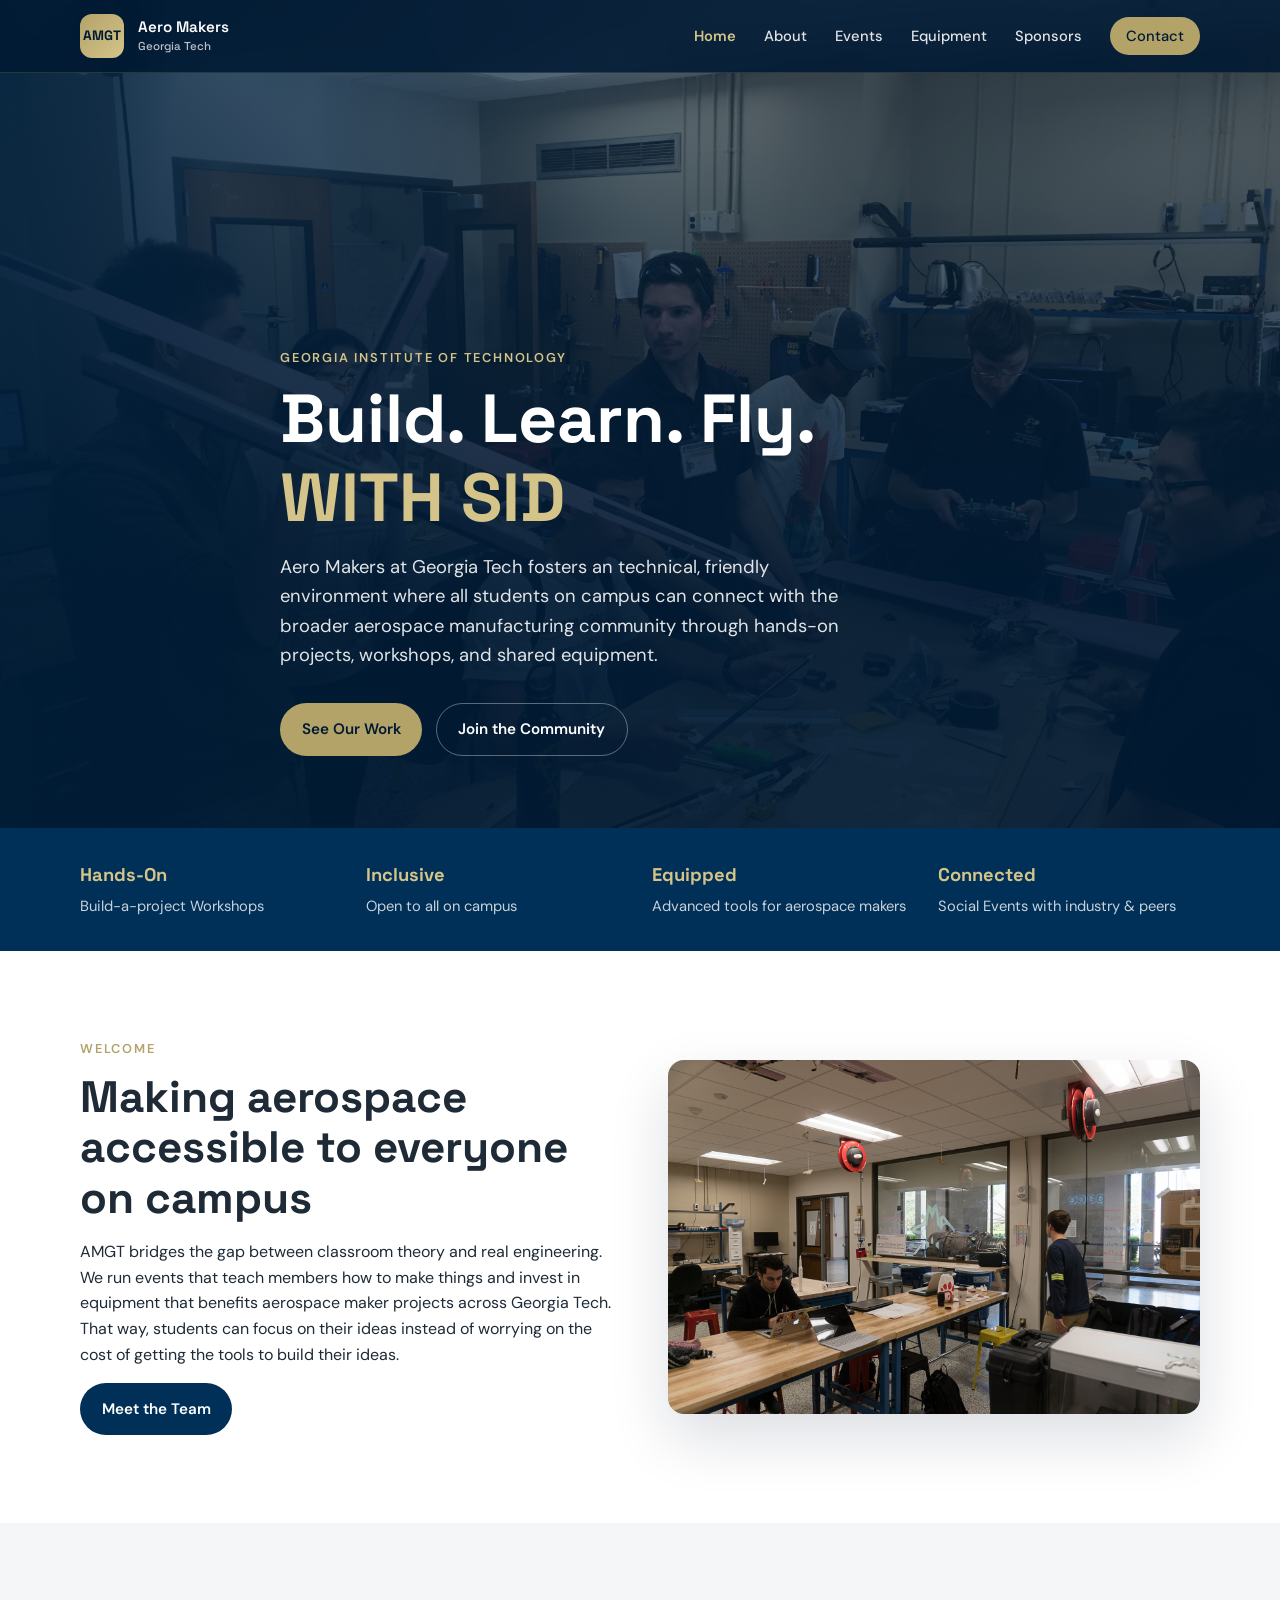
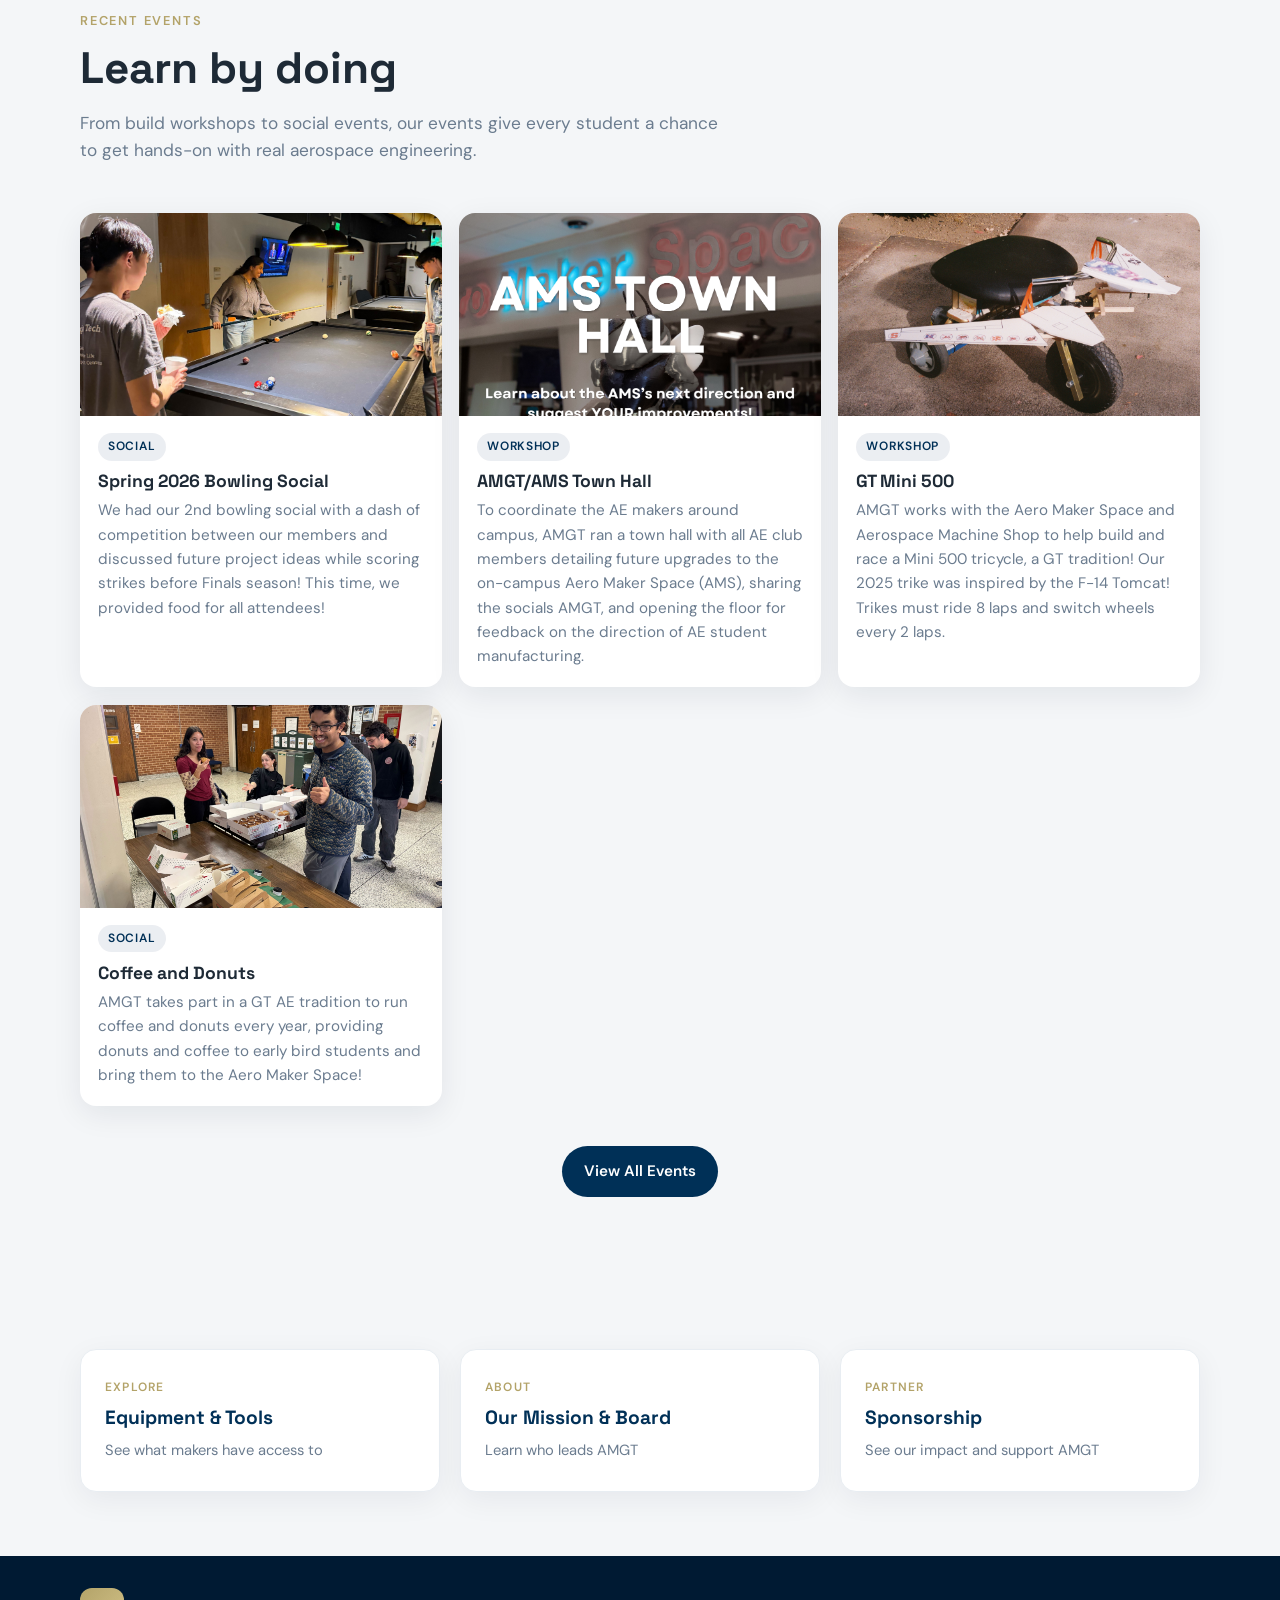
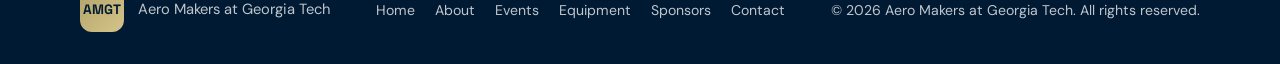
==== commit a86efa2a: "Update website content" ====
--- a/index.html
+++ b/index.html
@@ -42,7 +42,7 @@
       <div class="hero-content container">
         <!-- BUILD:HOME_HERO START -->
         <p class="eyebrow">Georgia Institute of Technology</p>
-        <h1>Build. Learn. Fly.<br><span class="highlight">Together</span></h1>
+        <h1>Build. Learn. Fly.<br><span class="highlight">WITH SID</span></h1>
         <p class="hero-lead">
           Aero Makers at Georgia Tech fosters an technical, friendly environment where all students on campus can connect with the broader aerospace manufacturing community through hands-on projects, workshops, and shared equipment.
         </p>
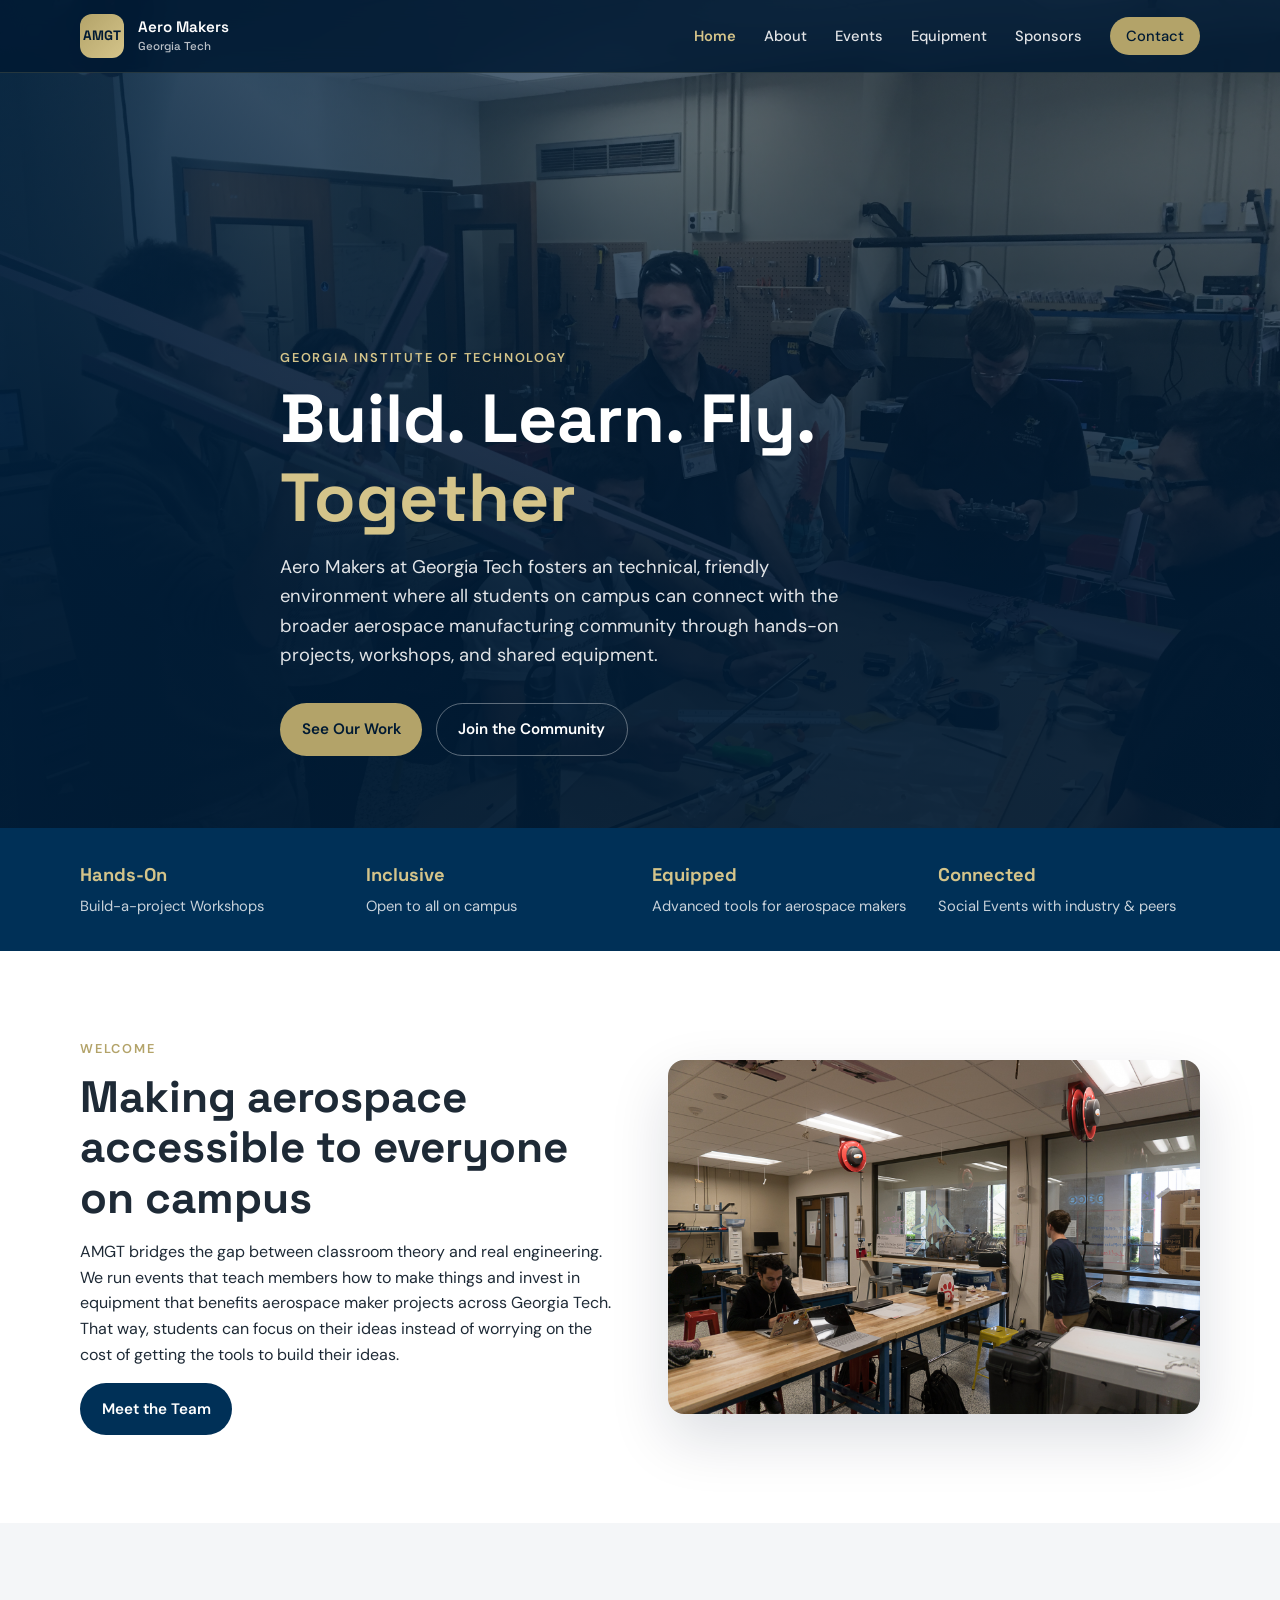
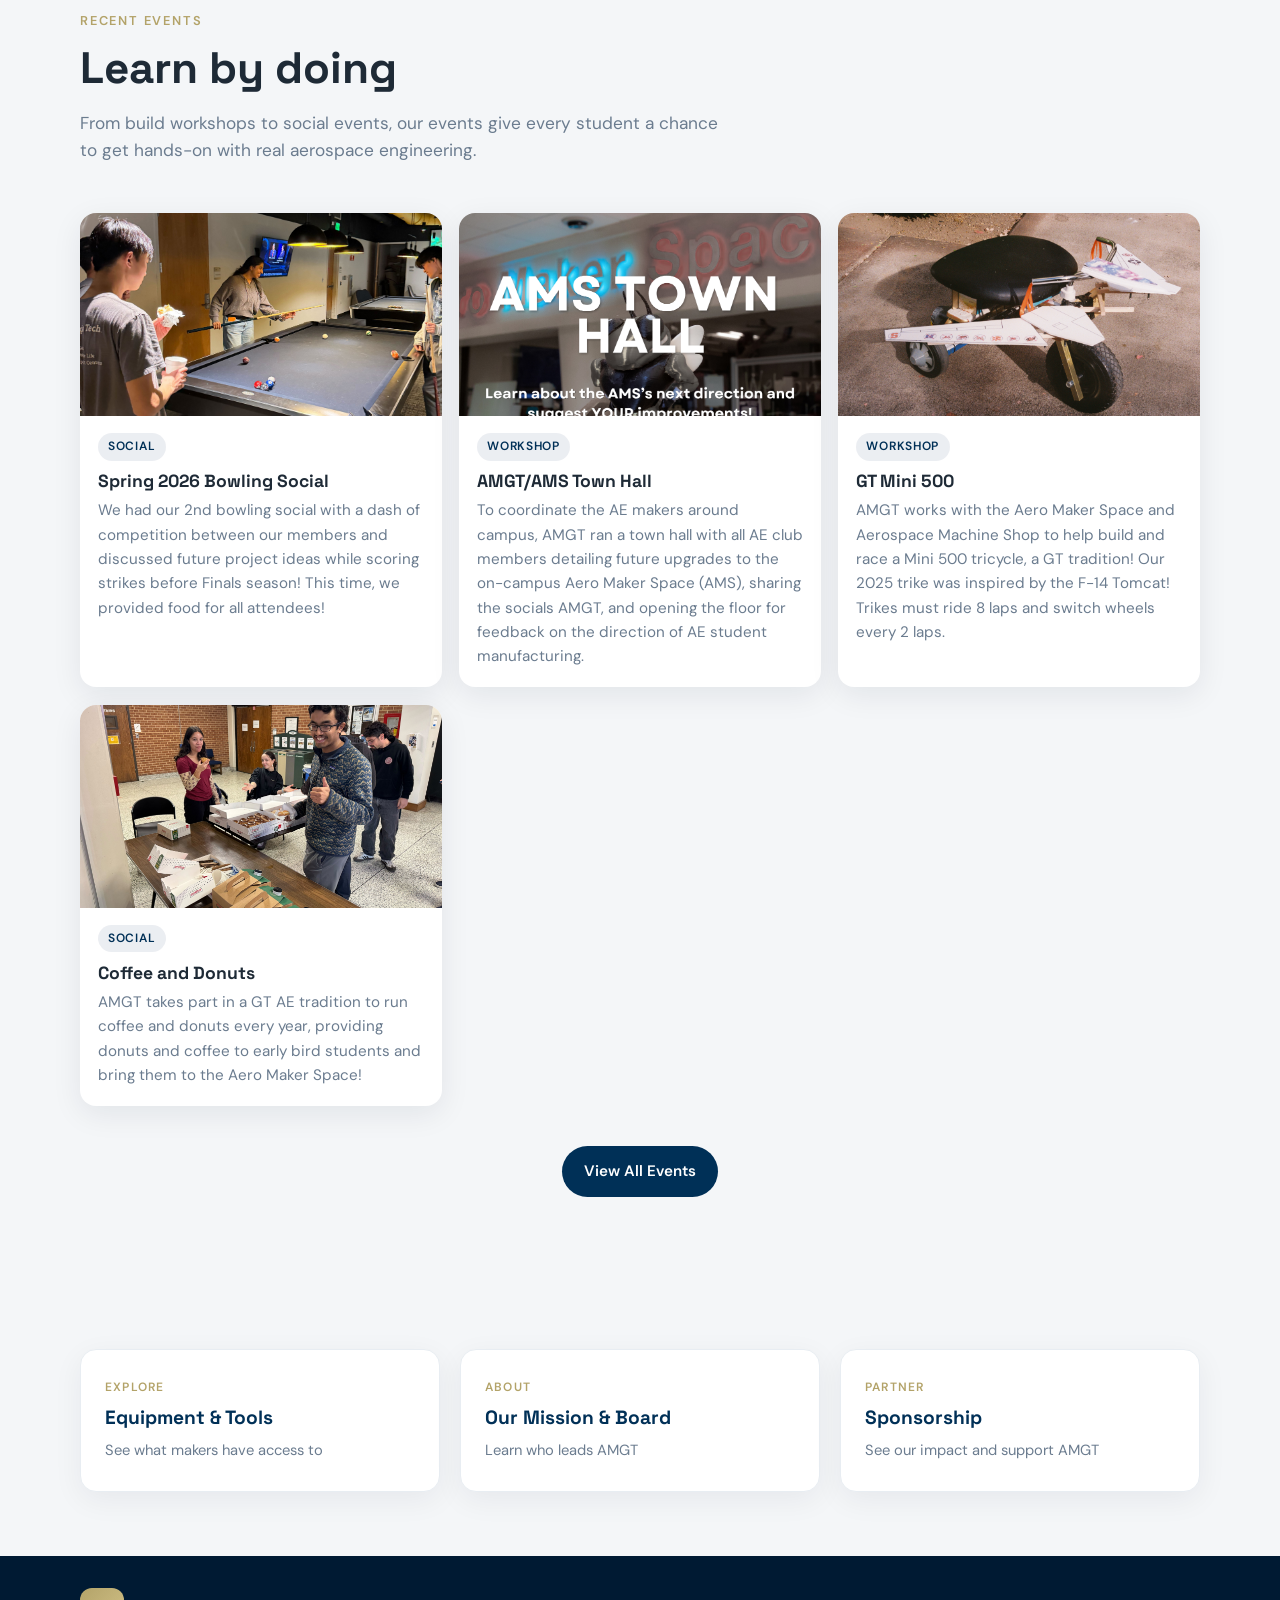
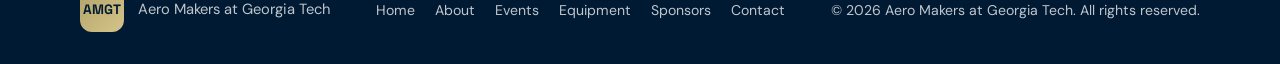
==== commit 0f48e03a: "Update website content" ====
--- a/index.html
+++ b/index.html
@@ -42,7 +42,7 @@
       <div class="hero-content container">
         <!-- BUILD:HOME_HERO START -->
         <p class="eyebrow">Georgia Institute of Technology</p>
-        <h1>Build. Learn. Fly.<br><span class="highlight">WITH SID</span></h1>
+        <h1>Build. Learn. Fly.<br><span class="highlight">Together</span></h1>
         <p class="hero-lead">
           Aero Makers at Georgia Tech fosters an technical, friendly environment where all students on campus can connect with the broader aerospace manufacturing community through hands-on projects, workshops, and shared equipment.
         </p>
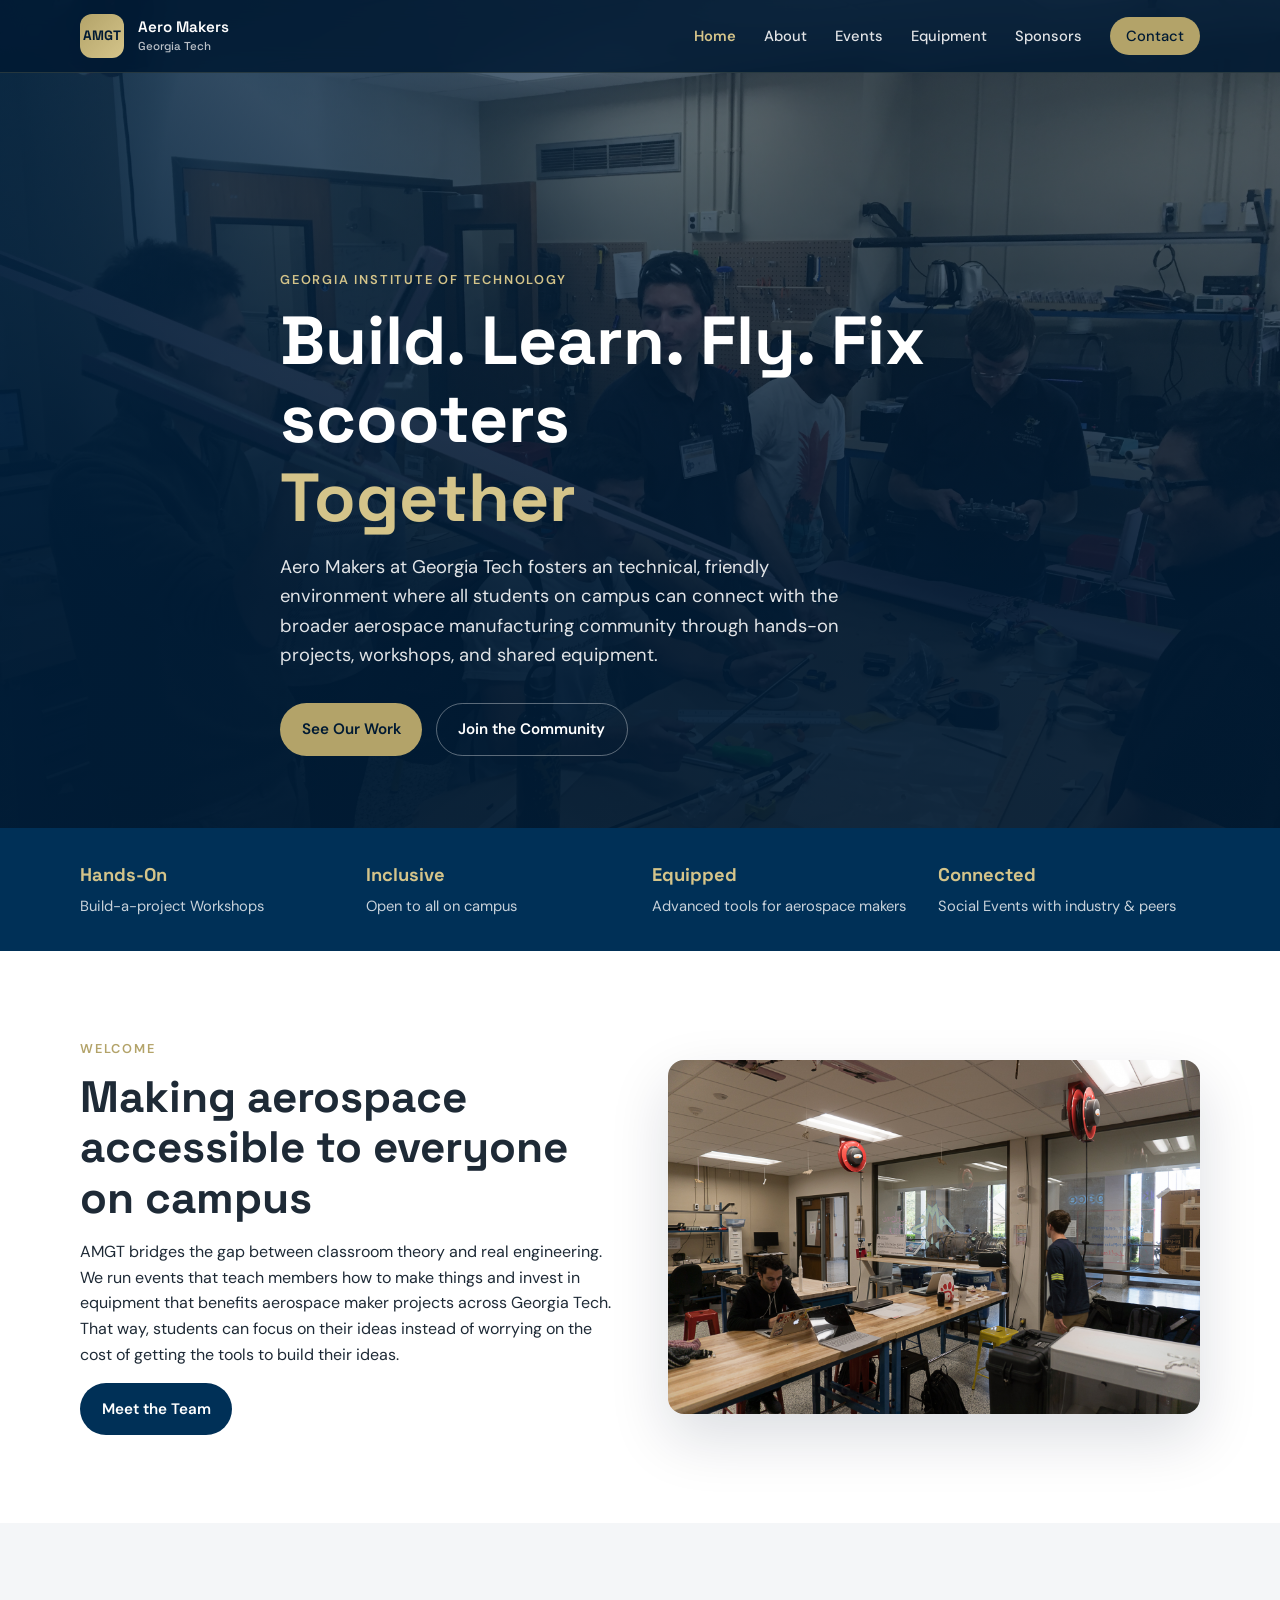
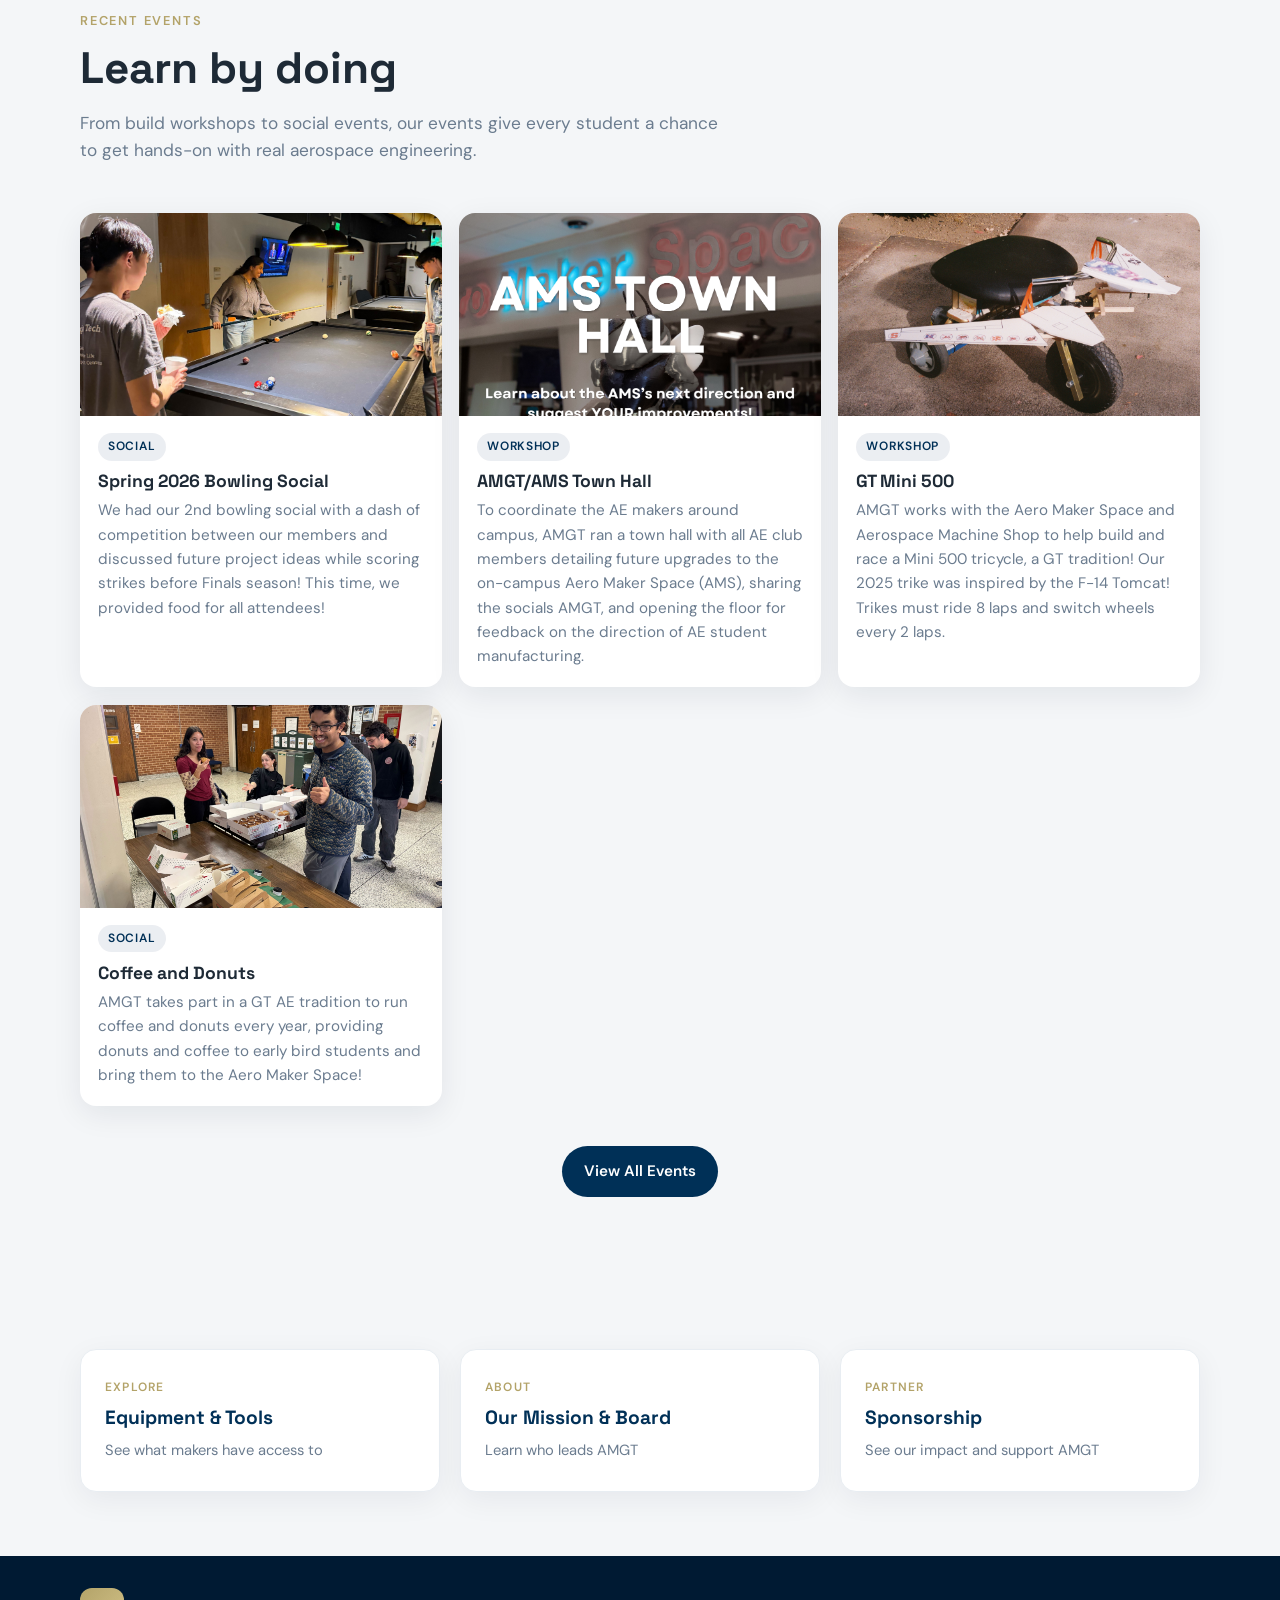
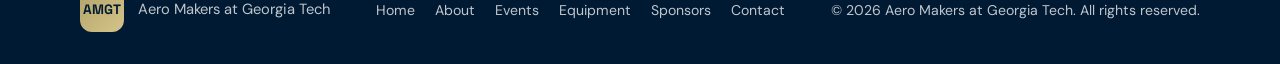
==== commit ac5fb2a4: "Update website content" ====
--- a/index.html
+++ b/index.html
@@ -42,7 +42,7 @@
       <div class="hero-content container">
         <!-- BUILD:HOME_HERO START -->
         <p class="eyebrow">Georgia Institute of Technology</p>
-        <h1>Build. Learn. Fly.<br><span class="highlight">Together</span></h1>
+        <h1>Build. Learn. Fly. Fix scooters<br><span class="highlight">Together</span></h1>
         <p class="hero-lead">
           Aero Makers at Georgia Tech fosters an technical, friendly environment where all students on campus can connect with the broader aerospace manufacturing community through hands-on projects, workshops, and shared equipment.
         </p>
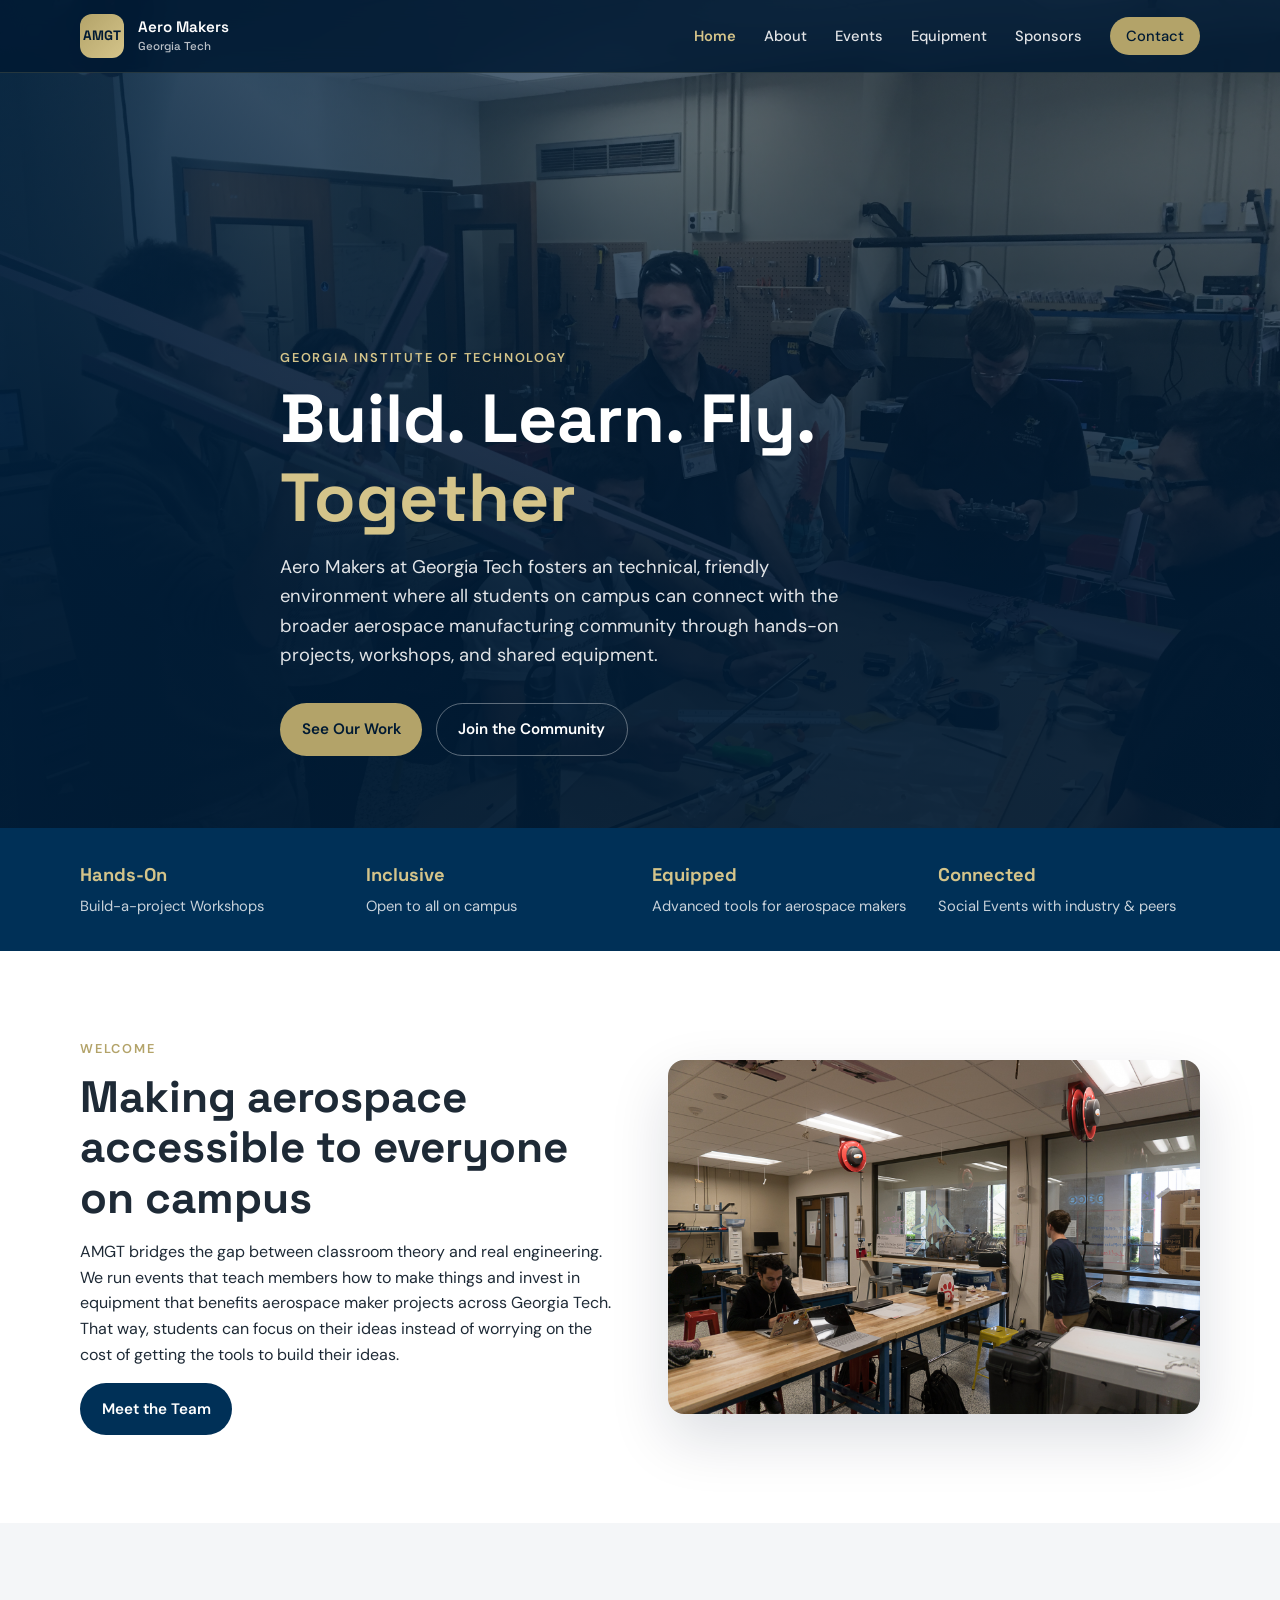
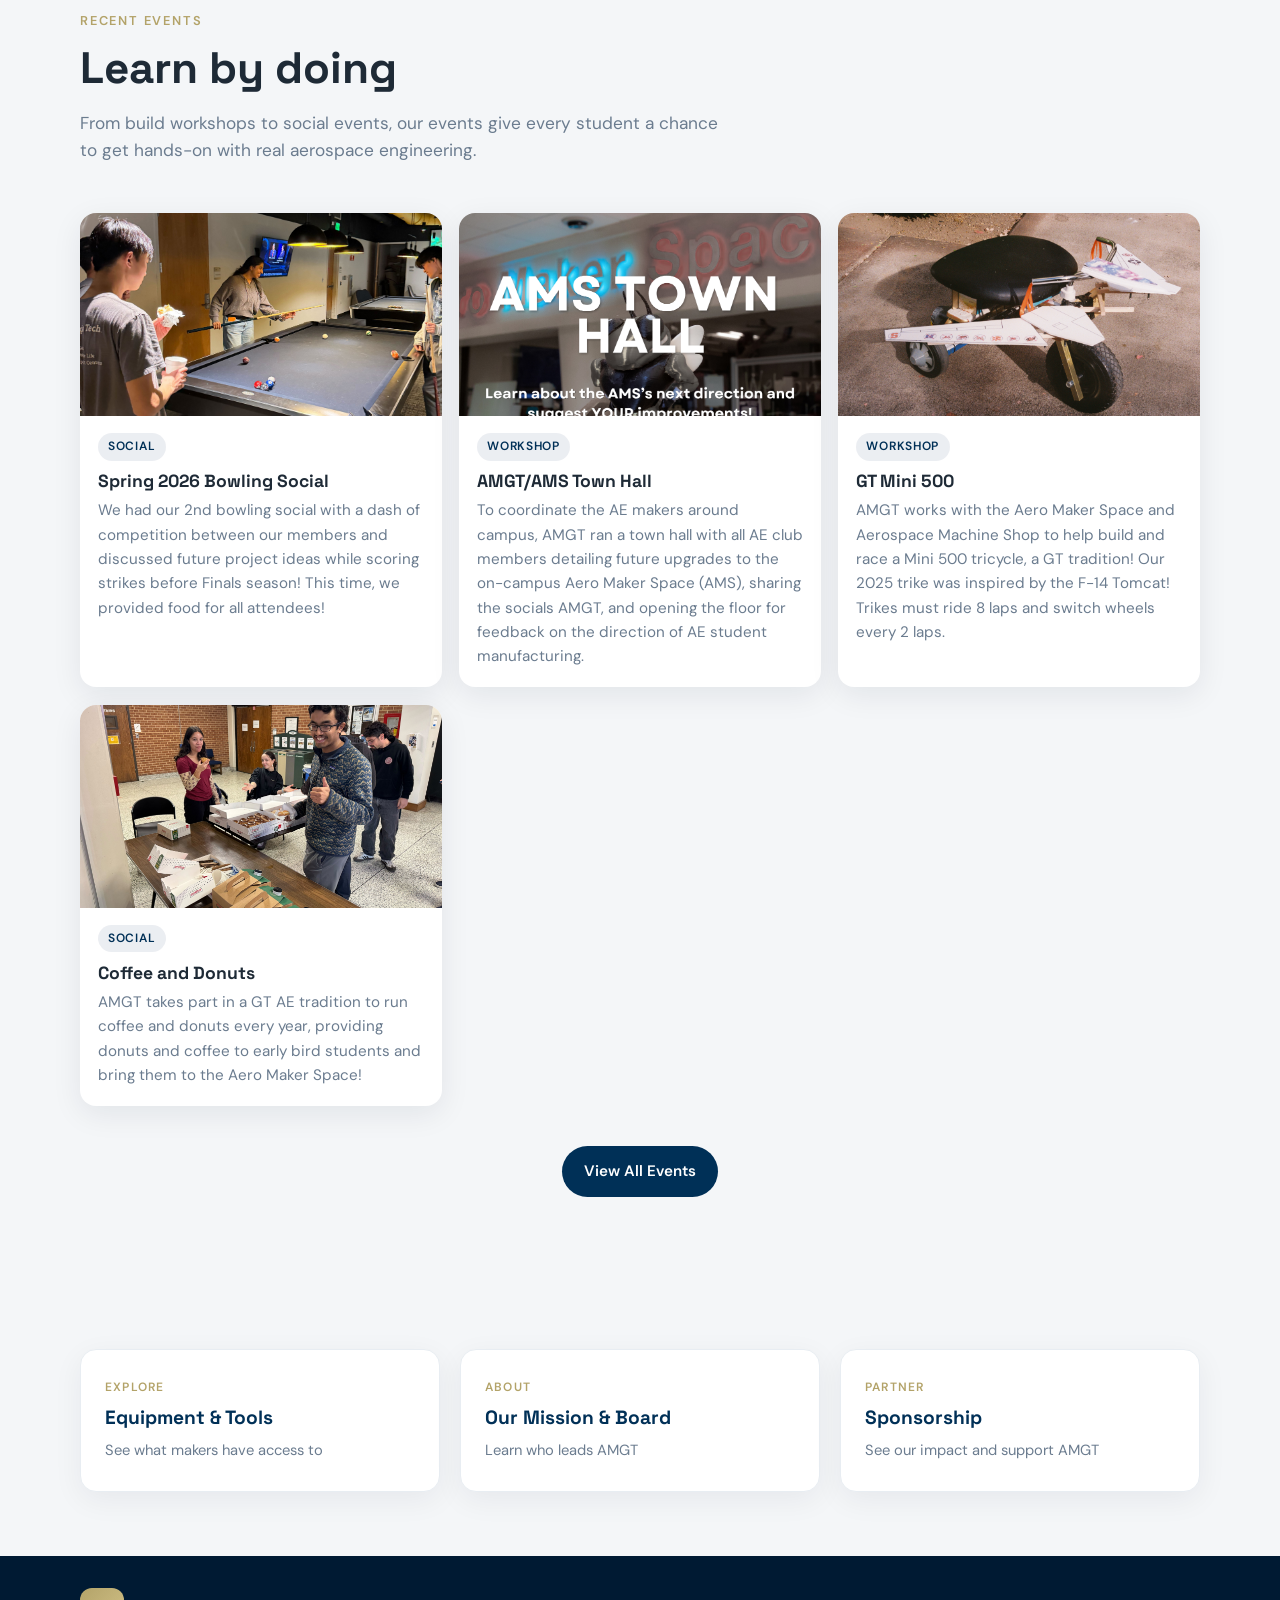
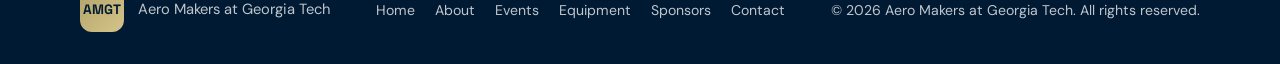
==== commit 28a952bc: "Update website content" ====
--- a/index.html
+++ b/index.html
@@ -42,7 +42,7 @@
       <div class="hero-content container">
         <!-- BUILD:HOME_HERO START -->
         <p class="eyebrow">Georgia Institute of Technology</p>
-        <h1>Build. Learn. Fly. Fix scooters<br><span class="highlight">Together</span></h1>
+        <h1>Build. Learn. Fly.<br><span class="highlight">Together</span></h1>
         <p class="hero-lead">
           Aero Makers at Georgia Tech fosters an technical, friendly environment where all students on campus can connect with the broader aerospace manufacturing community through hands-on projects, workshops, and shared equipment.
         </p>
